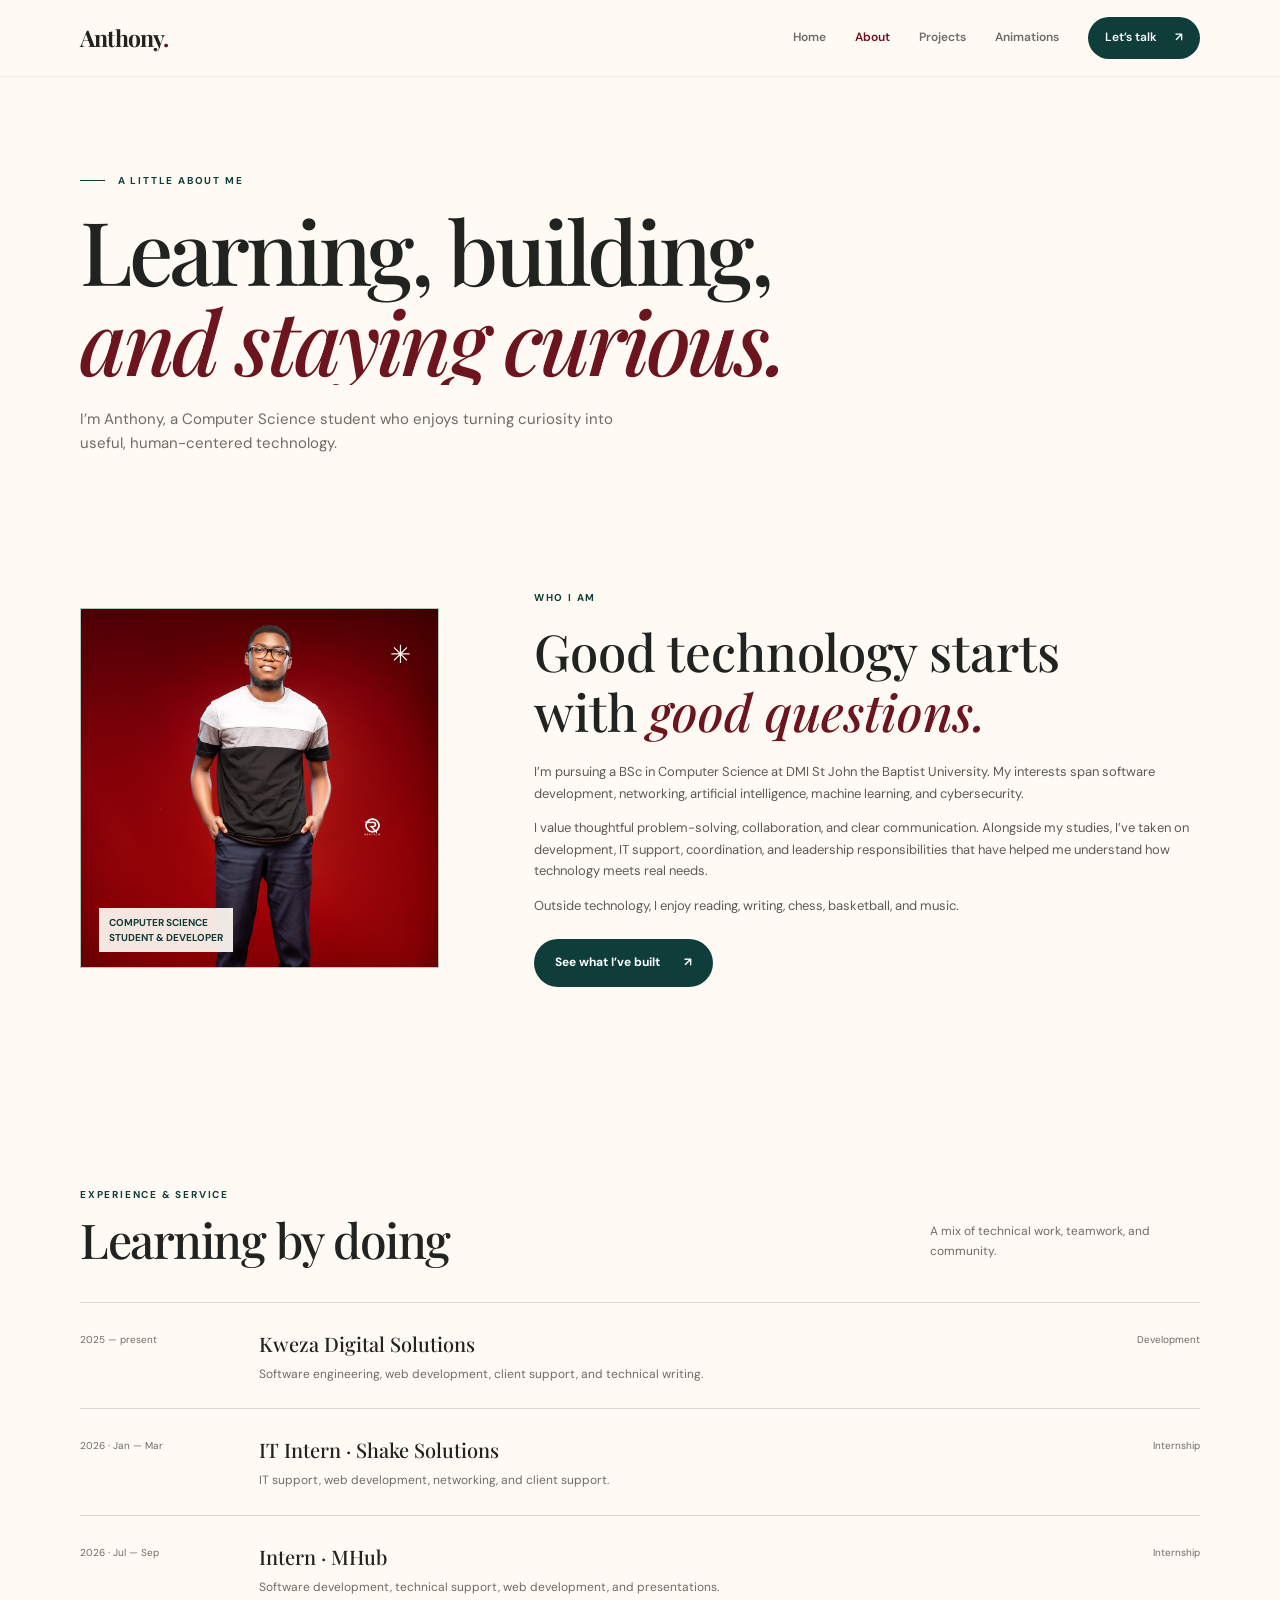
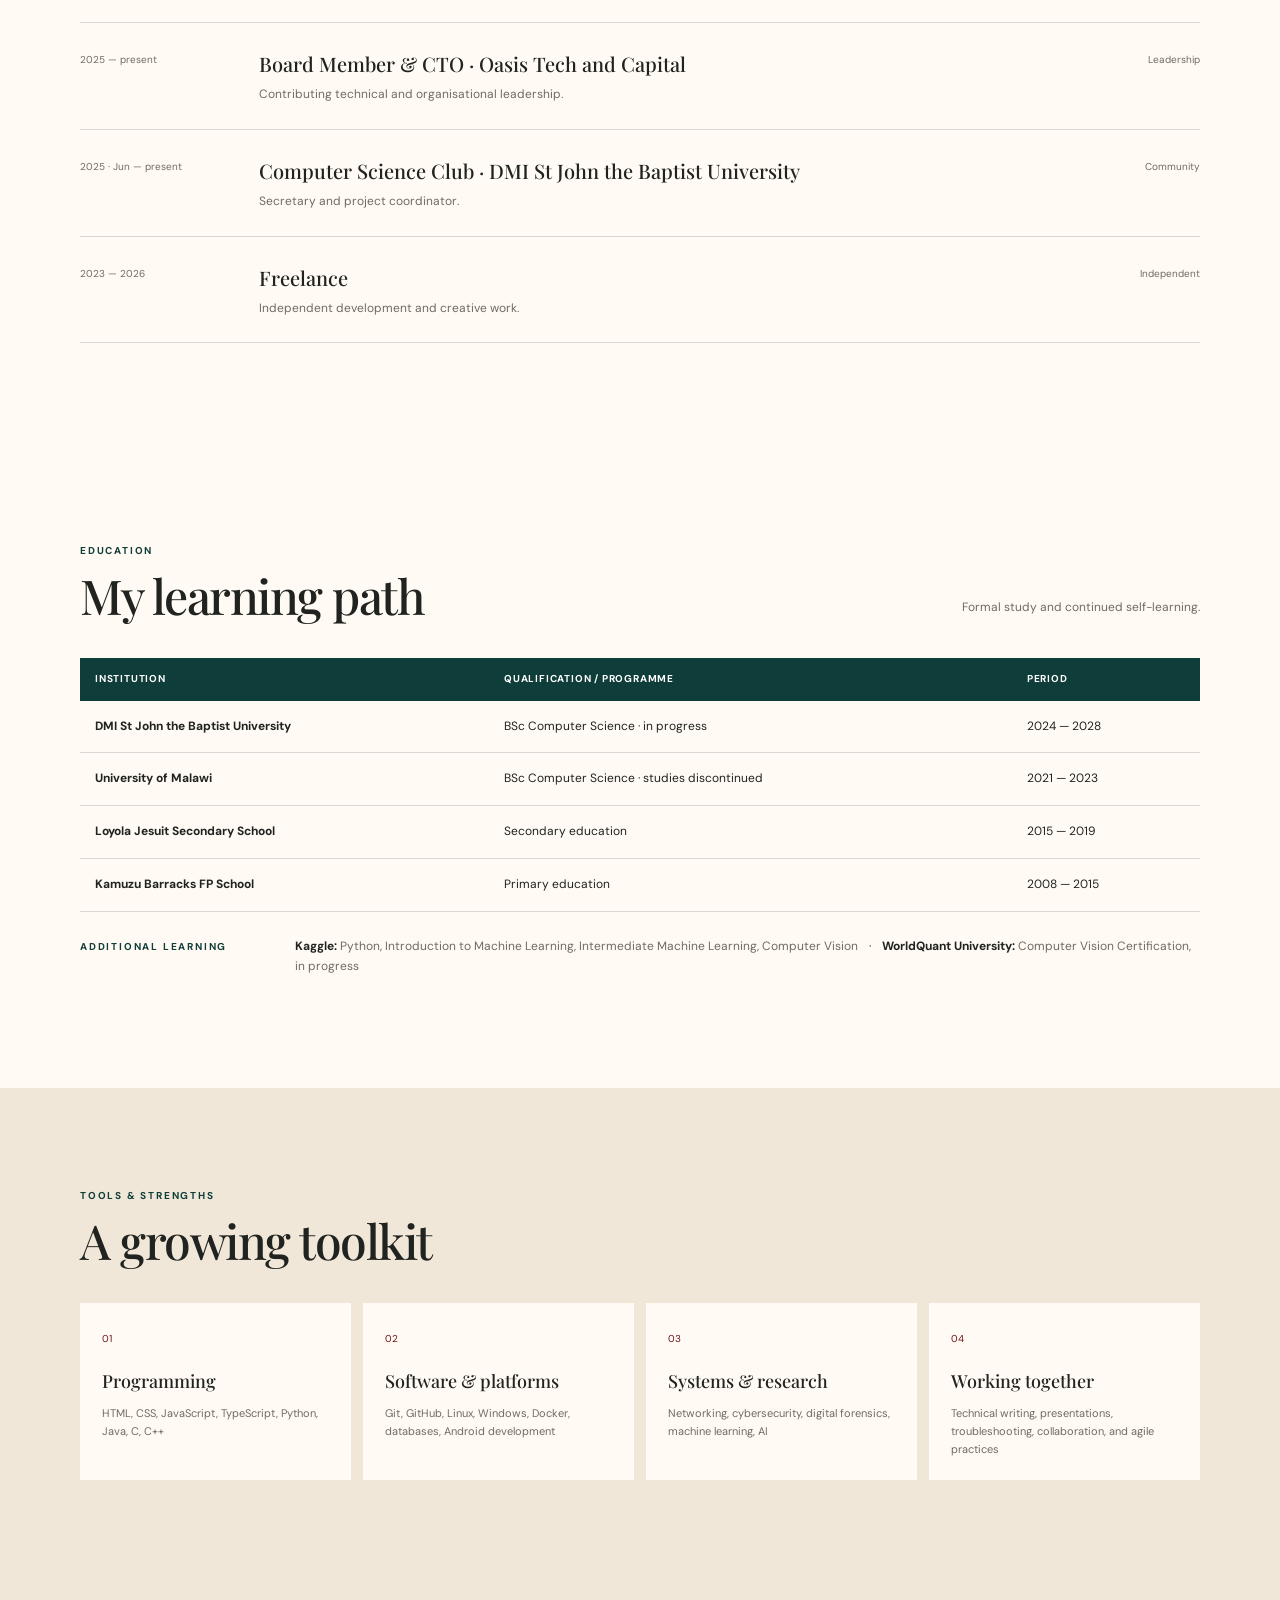
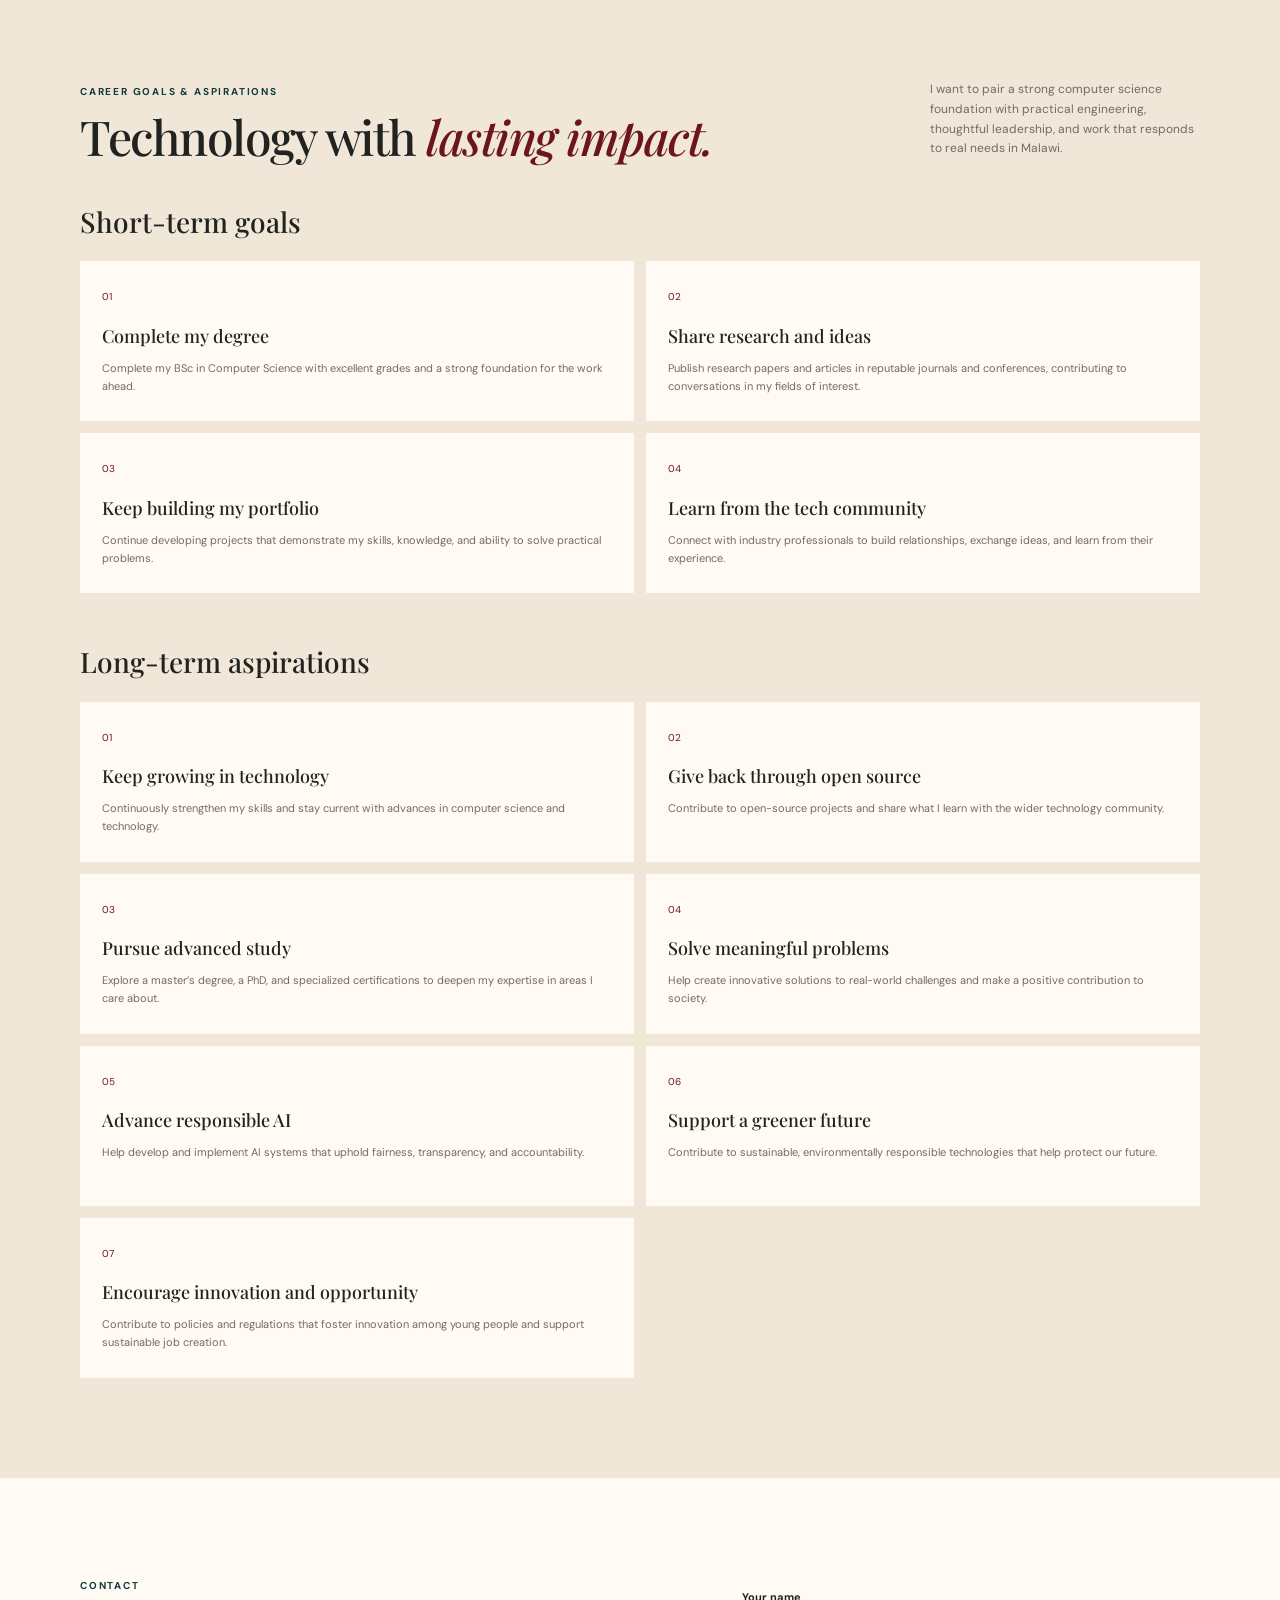
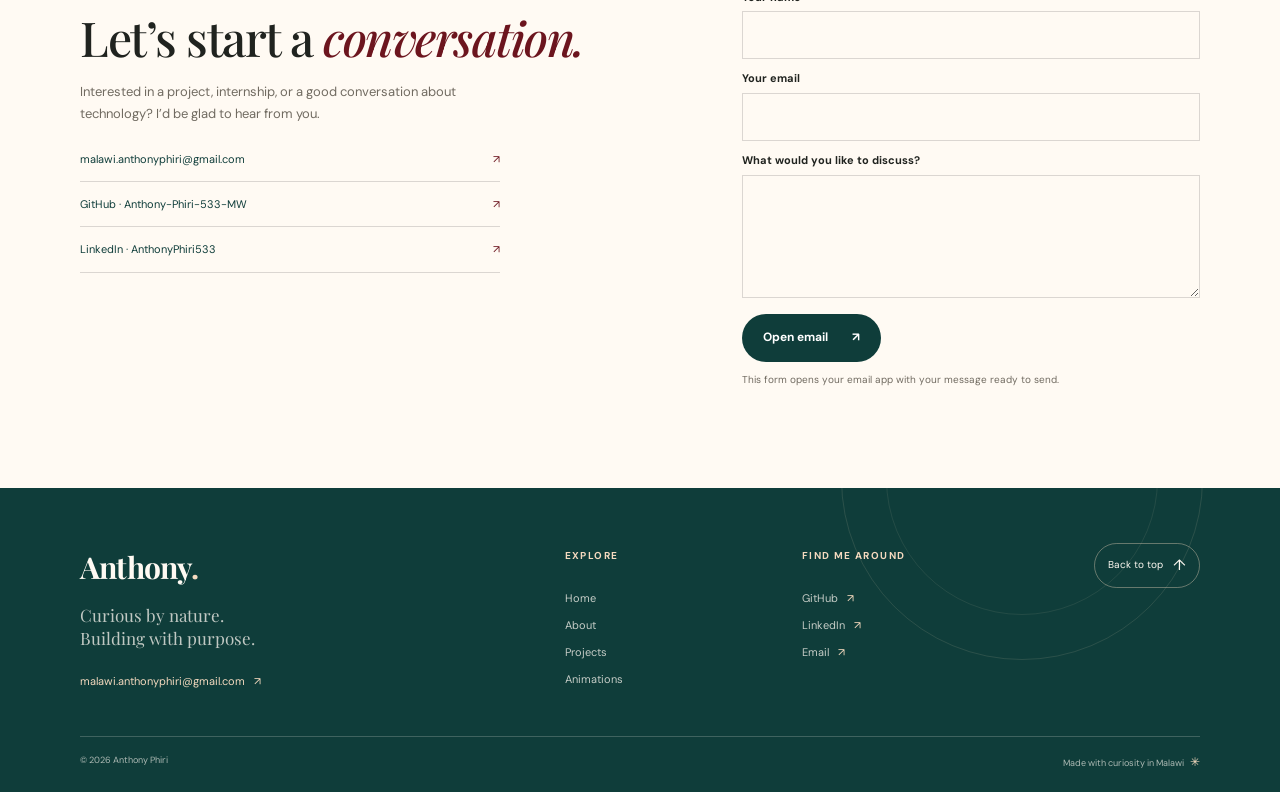
==== about.html @ 2a1593a8 "add files added file cl=ompletig the repository" ====
<!DOCTYPE html>
<html lang="en">
<head>
    <meta charset="UTF-8">
    <meta name="viewport" content="width=device-width, initial-scale=1.0">
    <meta name="theme-color" content="#f5dabf">
    <meta name="description" content="Learn about Anthony Phiri's education, experience, career goals, skills, and interests.">
    <link rel="preconnect" href="https://fonts.googleapis.com">
    <link rel="preconnect" href="https://fonts.gstatic.com" crossorigin>
    <link href="https://fonts.googleapis.com/css2?family=DM+Sans:wght@400;500;600;700&family=Playfair+Display:ital,wght@0,500;0,600;0,700;1,500;1,600&display=swap" rel="stylesheet">
    <link rel="stylesheet" href="css/style.css">
    <script src="js/script.js" defer></script>
    <title>About — Anthony Phiri</title>
</head>
<body>
    <a class="skip-link" href="#main">Skip to content</a>
    <header class="site-header"><nav class="nav-shell" aria-label="Main navigation">
        <a class="brand" href="index.html" aria-label="Anthony Phiri home">Anthony<span>.</span></a>
        <button class="menu-toggle" type="button" aria-expanded="false" aria-controls="primary-menu" aria-label="Open navigation"><span></span><span></span></button>
        <div class="nav-links" id="primary-menu">
            <a class="nav-link" href="index.html">Home</a><a class="nav-link active" aria-current="page" href="about.html">About</a>
            <a class="nav-link" href="projects.html">Projects</a><a class="nav-link" href="animations.html">Animations</a>
            <a class="nav-cta" href="#contact">Let’s talk <span aria-hidden="true">↗</span></a>
        </div>
    </nav></header>

    <main id="main">
        <section class="page-hero page-width hero-entrance">
            <p class="eyebrow"><span class="eyebrow-line"></span> A little about me</p>
            <h1>Learning, building,<br><em>and staying curious.</em></h1>
            <p class="page-lede">I’m Anthony, a Computer Science student who enjoys turning curiosity into useful, human-centered technology.</p>
        </section>

        <section class="about-intro page-width section-space">
            <div class="about-monogram" data-reveal><img class="about-portrait" src="images/about-portrait.jpg" alt="Anthony Phiri in a studio portrait"><p>Computer Science<br>Student &amp; Developer</p><i aria-hidden="true">✳</i></div>
            <div class="about-copy" data-reveal>
                <p class="eyebrow">Who I am</p>
                <h2>Good technology starts with <em>good questions.</em></h2>
                <p>I’m pursuing a BSc in Computer Science at DMI St John the Baptist University. My interests span software development, networking, artificial intelligence, machine learning, and cybersecurity.</p>
                <p>I value thoughtful problem-solving, collaboration, and clear communication. Alongside my studies, I’ve taken on development, IT support, coordination, and leadership responsibilities that have helped me understand how technology meets real needs.</p>
                <p>Outside technology, I enjoy reading, writing, chess, basketball, and music.</p>
                <a class="button button-dark" href="projects.html">See what I’ve built <span aria-hidden="true">↗</span></a>
            </div>
        </section>

        <section class="page-width section-space" id="experience">
            <div class="section-heading" data-reveal><div><p class="eyebrow">Experience &amp; service</p><h2>Learning by doing</h2></div><p class="section-aside">A mix of technical work, teamwork, and community.</p></div>
            <div class="timeline">
                <article class="timeline-item" data-reveal><span class="timeline-date">2025 — present</span><div><h3>Kweza Digital Solutions</h3><p>Software engineering, web development, client support, and technical writing.</p></div><span class="timeline-type">Development</span></article>
                <article class="timeline-item" data-reveal><span class="timeline-date">2026 · Jan — Mar</span><div><h3>IT Intern · Shake Solutions</h3><p>IT support, web development, networking, and client support.</p></div><span class="timeline-type">Internship</span></article>
                <article class="timeline-item" data-reveal><span class="timeline-date">2026 · Jul — Sep</span><div><h3>Intern · MHub</h3><p>Software development, technical support, web development, and presentations.</p></div><span class="timeline-type">Internship</span></article>
                <article class="timeline-item" data-reveal><span class="timeline-date">2025 — present</span><div><h3>Board Member &amp; CTO · Oasis Tech and Capital</h3><p>Contributing technical and organisational leadership.</p></div><span class="timeline-type">Leadership</span></article>
                <article class="timeline-item" data-reveal><span class="timeline-date">2025 · Jun — present</span><div><h3>Computer Science Club · DMI St John the Baptist University</h3><p>Secretary and project coordinator.</p></div><span class="timeline-type">Community</span></article>
                <article class="timeline-item" data-reveal><span class="timeline-date">2023 — 2026</span><div><h3>Freelance</h3><p>Independent development and creative work.</p></div><span class="timeline-type">Independent</span></article>
            </div>
        </section>

        <section class="page-width section-space" id="education">
            <div class="section-heading" data-reveal><div><p class="eyebrow">Education</p><h2>My learning path</h2></div><p class="section-aside">Formal study and continued self-learning.</p></div>
            <div class="table-wrap" data-reveal>
                <table>
                    <thead><tr><th scope="col">Institution</th><th scope="col">Qualification / programme</th><th scope="col">Period</th></tr></thead>
                    <tbody>
                        <tr><td>DMI St John the Baptist University</td><td>BSc Computer Science · in progress</td><td>2024 — 2028</td></tr>
                        <tr><td>University of Malawi</td><td>BSc Computer Science · studies discontinued</td><td>2021 — 2023</td></tr>
                        <tr><td>Loyola Jesuit Secondary School</td><td>Secondary education</td><td>2015 — 2019</td></tr>
                        <tr><td>Kamuzu Barracks FP School</td><td>Primary education</td><td>2008 — 2015</td></tr>
                    </tbody>
                </table>
            </div>
            <div class="certification-row" data-reveal><p class="eyebrow">Additional learning</p><p><strong>Kaggle:</strong> Python, Introduction to Machine Learning, Intermediate Machine Learning, Computer Vision <span>·</span> <strong>WorldQuant University:</strong> Computer Vision Certification, in progress</p></div>
        </section>

        <section class="skills-section page-width section-space">
            <div class="section-heading" data-reveal><div><p class="eyebrow">Tools &amp; strengths</p><h2>A growing toolkit</h2></div></div>
            <div class="skills-grid">
                <article class="skill-card" data-reveal><span>01</span><h3>Programming</h3><p>HTML, CSS, JavaScript, TypeScript, Python, Java, C, C++</p></article>
                <article class="skill-card" data-reveal><span>02</span><h3>Software &amp; platforms</h3><p>Git, GitHub, Linux, Windows, Docker, databases, Android development</p></article>
                <article class="skill-card" data-reveal><span>03</span><h3>Systems &amp; research</h3><p>Networking, cybersecurity, digital forensics, machine learning, AI</p></article>
                <article class="skill-card" data-reveal><span>04</span><h3>Working together</h3><p>Technical writing, presentations, troubleshooting, collaboration, and agile practices</p></article>
            </div>
        </section>

        <section class="career-section page-width section-space" id="career-goals">
            <div class="section-heading" data-reveal>
                <div><p class="eyebrow">Career goals &amp; aspirations</p><h2>Technology with <em>lasting impact.</em></h2></div>
                <p class="section-aside">I want to pair a strong computer science foundation with practical engineering, thoughtful leadership, and work that responds to real needs in Malawi.</p>
            </div>
            <div class="career-goals-group">
                <h3 class="career-group-title" data-reveal>Short-term goals</h3>
                <div class="career-grid">
                    <article class="career-card" data-reveal><span>01</span><h4>Complete my degree</h4><p>Complete my BSc in Computer Science with excellent grades and a strong foundation for the work ahead.</p></article>
                    <article class="career-card" data-reveal><span>02</span><h4>Share research and ideas</h4><p>Publish research papers and articles in reputable journals and conferences, contributing to conversations in my fields of interest.</p></article>
                    <article class="career-card" data-reveal><span>03</span><h4>Keep building my portfolio</h4><p>Continue developing projects that demonstrate my skills, knowledge, and ability to solve practical problems.</p></article>
                    <article class="career-card" data-reveal><span>04</span><h4>Learn from the tech community</h4><p>Connect with industry professionals to build relationships, exchange ideas, and learn from their experience.</p></article>
                </div>
            </div>
            <div class="career-goals-group">
                <h3 class="career-group-title" data-reveal>Long-term aspirations</h3>
                <div class="career-grid">
                    <article class="career-card" data-reveal><span>01</span><h4>Keep growing in technology</h4><p>Continuously strengthen my skills and stay current with advances in computer science and technology.</p></article>
                    <article class="career-card" data-reveal><span>02</span><h4>Give back through open source</h4><p>Contribute to open-source projects and share what I learn with the wider technology community.</p></article>
                    <article class="career-card" data-reveal><span>03</span><h4>Pursue advanced study</h4><p>Explore a master’s degree, a PhD, and specialized certifications to deepen my expertise in areas I care about.</p></article>
                    <article class="career-card" data-reveal><span>04</span><h4>Solve meaningful problems</h4><p>Help create innovative solutions to real-world challenges and make a positive contribution to society.</p></article>
                    <article class="career-card" data-reveal><span>05</span><h4>Advance responsible AI</h4><p>Help develop and implement AI systems that uphold fairness, transparency, and accountability.</p></article>
                    <article class="career-card" data-reveal><span>06</span><h4>Support a greener future</h4><p>Contribute to sustainable, environmentally responsible technologies that help protect our future.</p></article>
                    <article class="career-card" data-reveal><span>07</span><h4>Encourage innovation and opportunity</h4><p>Contribute to policies and regulations that foster innovation among young people and support sustainable job creation.</p></article>
                </div>
            </div>
        </section>

        <section class="contact-section page-width section-space" id="contact">
            <div class="contact-copy" data-reveal><p class="eyebrow">Contact</p><h2>Let’s start a <em>conversation.</em></h2><p>Interested in a project, internship, or a good conversation about technology? I’d be glad to hear from you.</p>
                <a class="contact-detail" href="mailto:malawi.anthonyphiri@gmail.com">malawi.anthonyphiri@gmail.com <span aria-hidden="true">↗</span></a>
                <a class="contact-detail" href="https://github.com/Anthony-Phiri-533-MW" target="_blank" rel="noreferrer">GitHub · Anthony-Phiri-533-MW <span aria-hidden="true">↗</span></a>
                <a class="contact-detail" href="https://www.linkedin.com/in/anthonyphiri533" target="_blank" rel="noreferrer">LinkedIn · AnthonyPhiri533 <span aria-hidden="true">↗</span></a>
            </div>
            <form class="contact-form" data-contact-form data-reveal>
                <label for="contact-name">Your name</label><input id="contact-name" name="name" autocomplete="name" required>
                <label for="contact-email">Your email</label><input id="contact-email" name="email" type="email" autocomplete="email" required>
                <label for="contact-message">What would you like to discuss?</label><textarea id="contact-message" name="message" rows="4" required></textarea>
                <button class="button button-dark" type="submit">Open email <span aria-hidden="true">↗</span></button>
                <p class="form-note" aria-live="polite">This form opens your email app with your message ready to send.</p>
            </form>
        </section>
    </main>
    <footer class="site-footer">
        <div class="footer-shell page-width">
            <div class="footer-main">
                <div class="footer-intro"><a class="brand footer-brand" href="index.html">Anthony<span>.</span></a><p>Curious by nature.<br>Building with purpose.</p><a class="footer-email" href="mailto:malawi.anthonyphiri@gmail.com">malawi.anthonyphiri@gmail.com <span aria-hidden="true">↗</span></a></div>
                <nav class="footer-nav" aria-label="Footer navigation"><h2>Explore</h2><a href="index.html">Home</a><a href="about.html">About</a><a href="projects.html">Projects</a><a href="animations.html">Animations</a></nav>
                <div class="footer-connect"><h2>Find me around</h2><a href="https://github.com/Anthony-Phiri-533-MW" target="_blank" rel="noreferrer">GitHub <span aria-hidden="true">↗</span></a><a href="https://www.linkedin.com/in/anthonyphiri533" target="_blank" rel="noreferrer">LinkedIn <span aria-hidden="true">↗</span></a><a href="mailto:malawi.anthonyphiri@gmail.com">Email <span aria-hidden="true">↗</span></a></div>
                <a class="back-to-top" href="#main">Back to top <span aria-hidden="true">↑</span></a>
            </div>
            <div class="footer-bottom"><small>© <span data-year></span> Anthony Phiri</small><span>Made with curiosity in Malawi <i aria-hidden="true">✳</i></span></div>
        </div>
    </footer>
</body>
</html>
---- css/style.css ----
:root {
    color-scheme: light;
    --cream: #f5dabf;
    --paper: #fffaf3;
    --paper-deep: #f1e7d9;
    --green: #0f3d3a;
    --green-soft: #dce8dc;
    --burgundy: #6c151e;
    --ink: #20231f;
    --muted: #716b61;
    --line: rgba(32, 35, 31, .16);
    --serif: "Playfair Display", Georgia, serif;
    --sans: "DM Sans", Arial, sans-serif;
}

* { box-sizing: border-box; }
html { scroll-behavior: smooth; scroll-padding-top: 6rem; overflow-x: clip; }
body { margin: 0; overflow-x: clip; background: var(--paper); color: var(--ink); font-family: var(--sans); font-size: 15px; line-height: 1.65; }
a { color: inherit; }
button, input, textarea { font: inherit; }
::selection { background: var(--green); color: var(--paper); }
.page-width { width: min(1120px, calc(100% - 64px)); margin-inline: auto; }
.section-space { padding-block: 100px; }
.skip-link { position: fixed; z-index: 20; top: 10px; left: 10px; padding: 10px 16px; background: var(--green); color: white; transform: translateY(-150%); }
.skip-link:focus { transform: translateY(0); }

.site-header { position: sticky; z-index: 10; top: 0; background: rgba(255, 250, 243, .94); backdrop-filter: blur(14px); border-bottom: 1px solid rgba(32, 35, 31, .07); }
.nav-shell { width: min(1120px, calc(100% - 64px)); height: 76px; margin: auto; display: flex; align-items: center; justify-content: space-between; }
.brand { color: var(--ink); font-family: var(--serif); font-size: 23px; font-weight: 700; letter-spacing: -.8px; text-decoration: none; }
.brand span { color: var(--burgundy); }
.nav-links { display: flex; align-items: center; gap: 29px; }
.nav-link, .nav-cta { text-decoration: none; font-size: 12px; font-weight: 600; transition: color .2s ease; }
.nav-link { color: var(--muted); }
.nav-link:hover, .nav-link.active { color: var(--burgundy); }
.nav-cta { display: inline-flex; gap: 18px; align-items: center; border-radius: 30px; background: var(--green); color: white; padding: 11px 17px; }
.nav-cta:hover { background: var(--burgundy); }
.menu-toggle { display: none; }

.hero { position: relative; display: grid; grid-template-columns: 1fr .83fr; align-items: center; gap: 60px; min-height: 590px; padding-block: 65px 76px; }
.hero-copy { position: relative; z-index: 1; }
.js .hero-entrance .eyebrow { animation: hero-label-in .55s .08s both; }
.js .hero-entrance h1 { animation: hero-title-in .75s .22s both; }
.js .hero-entrance .hero-intro, .js .hero-entrance .page-lede { animation: hero-copy-in .6s .42s both; }
.js .hero-entrance .role-line { animation: hero-role-in .55s .58s both; }
.js .hero-entrance .hero-actions { animation: hero-action-in .55s .72s both; }
.js .hero-entrance .hero-socials { animation: hero-social-in .6s .88s both; }
.js .hero-entrance .hero-art { animation: hero-art-in .85s .25s both; }
@keyframes hero-label-in { from { opacity: 0; transform: translateX(-24px); } to { opacity: 1; transform: translateX(0); } }
@keyframes hero-title-in { from { opacity: 0; clip-path: inset(0 0 100% 0); transform: translateY(16px); } to { opacity: 1; clip-path: inset(0); transform: translateY(0); } }
@keyframes hero-copy-in { from { opacity: 0; transform: translateY(20px); } to { opacity: 1; transform: translateY(0); } }
@keyframes hero-role-in { from { opacity: 0; transform: translateX(18px); } to { opacity: 1; transform: translateX(0); } }
@keyframes hero-action-in { from { opacity: 0; transform: translateY(15px) scale(.94); } to { opacity: 1; transform: translateY(0) scale(1); } }
@keyframes hero-social-in { from { opacity: 0; transform: translateY(12px); letter-spacing: 2px; } to { opacity: 1; transform: translateY(0); letter-spacing: 0; } }
@keyframes hero-art-in { from { opacity: 0; transform: translateY(18px) scale(.92) rotate(3deg); } to { opacity: 1; transform: translateY(0) scale(1) rotate(0); } }
.eyebrow { margin: 0 0 17px; color: var(--green); font-size: 10px; font-weight: 700; letter-spacing: 1.8px; line-height: 1.5; text-transform: uppercase; }
.eyebrow-line { display: inline-block; width: 25px; height: 1px; margin: 0 9px 3px 0; background: currentColor; }
h1, h2, h3, p { margin-top: 0; }
.hero h1, .page-hero h1 { margin: 0; font-family: var(--serif); font-size: clamp(54px, 7.3vw, 88px); font-weight: 500; letter-spacing: -3.4px; line-height: 1.02; }
h1 em, h2 em { color: var(--burgundy); font-weight: 500; }
.hero-intro { max-width: 490px; margin: 24px 0 16px; color: #55534d; font-size: 15px; }
.role-line { min-height: 27px; color: var(--muted); font-size: 13px; }
.typing-text { color: var(--burgundy); font-weight: 700; }
.typing-cursor { color: var(--burgundy); animation: blink .8s step-end infinite; }
@keyframes blink { 50% { opacity: 0; } }
.hero-actions { display: flex; align-items: center; gap: 25px; margin-top: 27px; }
.button { min-height: 48px; display: inline-flex; align-items: center; justify-content: center; gap: 24px; padding: 0 21px; border: 0; border-radius: 28px; text-decoration: none; font-size: 12px; font-weight: 700; transition: transform .22s ease, box-shadow .22s ease, background .22s ease; cursor: pointer; }
.button:hover { transform: translateY(-3px); box-shadow: 0 9px 20px rgba(32, 35, 31, .15); }
.button-dark { background: var(--green); color: white; }
.button-dark:hover { background: var(--burgundy); }
.button-light { background: var(--paper); color: var(--green); }
.text-link { font-size: 12px; font-weight: 700; text-decoration: none; }
.text-link span, .panel-link span { display: inline-block; margin-left: 6px; transition: transform .2s ease; }
.text-link:hover span, .panel-link:hover span { transform: translateX(4px); }
.hero-socials { display: flex; gap: 22px; margin-top: 54px; }
.hero-socials a, .footer-links a { color: var(--muted); font-size: 11px; text-decoration: none; }
.hero-socials a:hover, .footer-links a:hover { color: var(--burgundy); }
.hero-socials span { color: var(--burgundy); }
.hero-art { position: relative; max-width: 430px; margin: 10px 16px 10px auto; }
.portrait-frame { position: relative; width: min(100%, 370px); height: 425px; margin: auto; padding: 13px; border-radius: 48% 48% 18px 18px; background: var(--green-soft); transform: rotate(2deg); }
.portrait-image { display: block; width: 100%; height: 100%; border-radius: 48% 48% 12px 12px; object-fit: cover; object-position: center 34%; }
.portrait-stamp { position: absolute; z-index: 2; top: 27px; right: -40px; display: grid; place-content: center; width: 90px; height: 90px; border: 1px solid var(--burgundy); border-radius: 50%; color: var(--burgundy); font-size: 9px; font-weight: 700; letter-spacing: 1px; line-height: 1.4; text-align: center; transform: rotate(12deg); }
.hero-note { position: absolute; bottom: 18px; left: -34px; padding: 12px 17px; border-radius: 3px; background: var(--paper); box-shadow: 0 8px 26px rgba(32,35,31,.1); color: var(--muted); font-size: 10px; line-height: 1.6; }
.hero-note span { color: var(--burgundy); }
.hero-sparkle { position: absolute; color: var(--burgundy); }
.sparkle-one { top: 3px; left: 17px; font-size: 29px; }.sparkle-two { right: 2px; bottom: 53px; color: var(--green); font-size: 19px; }

.intro-strip { display: grid; grid-template-columns: 170px 1fr 50px; align-items: center; gap: 28px; padding-block: 36px; border-top: 1px solid var(--line); border-bottom: 1px solid var(--line); }
.intro-strip .eyebrow { margin: 0; }
.intro-statement { max-width: 690px; margin: 0; font-family: var(--serif); font-size: clamp(23px, 3.2vw, 36px); line-height: 1.35; }
.intro-statement em { color: var(--burgundy); }
.round-link, .project-arrow { display: grid; place-items: center; width: 42px; height: 42px; border: 1px solid var(--line); border-radius: 50%; color: var(--green); text-decoration: none; transition: all .2s ease; }
.round-link:hover, .project-arrow:hover { border-color: var(--green); background: var(--green); color: white; transform: rotate(45deg); }

.home-grid { display: grid; grid-template-columns: 1fr 1fr; gap: 20px; }
.feature-panel { position: relative; min-height: 300px; padding: 34px; overflow: hidden; }
.green-panel { background: var(--green); color: var(--paper); }
.green-panel::before { position: absolute; z-index: 0; inset: -35%; background: radial-gradient(circle at 54% 46%, rgba(245,218,191,.2), transparent 38%); content: ""; animation: glow 7s ease-in-out infinite alternate; }
.green-panel::after { position: absolute; z-index: 0; top: 50%; right: -72px; width: 280px; height: 280px; border: 1px solid rgba(245,218,191,.27); border-radius: 50%; content: ""; transform: translateY(-50%); animation: orbit 19s linear infinite; }
.green-panel .eyebrow, .green-panel h2, .green-panel p:not(.eyebrow), .green-panel .panel-link { position: relative; z-index: 1; }
.learning-orbit { position: absolute; z-index: 0; top: 50%; right: 68px; width: 115px; height: 115px; border: 1px solid rgba(245,218,191,.18); border-radius: 50%; transform: translateY(-50%); }
.learning-orbit::before { position: absolute; top: 9px; left: 18px; width: 9px; height: 9px; border-radius: 50%; background: var(--cream); content: ""; }
.burgundy-panel { background: var(--burgundy); color: var(--paper); }
.feature-panel .eyebrow { color: var(--cream); }
.feature-panel h2 { position: relative; z-index: 1; margin: 24px 0 12px; font-family: var(--serif); font-size: 34px; font-weight: 500; line-height: 1.14; }
.feature-panel p:not(.eyebrow) { position: relative; z-index: 1; max-width: 350px; color: rgba(255,250,243,.77); font-size: 12px; }
.panel-link { position: relative; z-index: 1; display: inline-block; margin-top: 10px; color: var(--paper); font-size: 11px; font-weight: 700; text-decoration: none; }
.panel-mark { position: absolute; right: 15px; bottom: -45px; color: rgba(255,255,255,.08); font-family: var(--serif); font-size: 220px; line-height: 1; }
.section-heading { display: flex; align-items: end; justify-content: space-between; gap: 20px; margin-bottom: 35px; }
.section-heading h2, .contact-copy h2, .animation-description h2 { margin: 0; font-family: var(--serif); font-size: clamp(34px, 4vw, 48px); font-weight: 500; letter-spacing: -1.5px; line-height: 1.14; }
.section-heading .eyebrow { margin-bottom: 10px; }
.section-aside { max-width: 270px; margin: 0 0 5px; color: var(--muted); font-size: 12px; }
.focus-list { border-top: 1px solid var(--line); }
.focus-item { display: grid; grid-template-columns: 55px 1.1fr 1fr 30px; gap: 18px; align-items: center; min-height: 75px; border-bottom: 1px solid var(--line); text-decoration: none; transition: padding .2s ease, color .2s ease; }
.focus-item:hover { padding-inline: 8px; color: var(--burgundy); }
.focus-item > span:first-child { color: var(--burgundy); font-size: 10px; }
.focus-item strong { font-family: var(--serif); font-size: 18px; font-weight: 500; }
.focus-item span:nth-child(3) { color: var(--muted); font-size: 11px; }
.focus-item b { font-size: 18px; font-weight: 400; text-align: right; }
.life-gallery { display: grid; grid-template-columns: .9fr 1.1fr 1fr; gap: 16px; align-items: center; padding-bottom: 90px; }
.life-gallery-heading { position: relative; padding: 20px 10px 20px 0; }
.life-gallery-heading h2 { margin: 0 0 15px; font-family: var(--serif); font-size: clamp(29px, 3.4vw, 42px); font-weight: 500; line-height: 1.15; }
.life-gallery-heading h2 em { color: var(--burgundy); }
.life-gallery-heading > p:last-of-type { max-width: 290px; margin: 0; color: var(--muted); font-size: 12px; }
.gallery-doodle { display: block; margin-top: 21px; color: var(--burgundy); font-size: 24px; }
.life-photo { position: relative; min-width: 0; margin: 0; padding: 9px 9px 0; background: var(--paper-deep); }
.life-photo img { display: block; width: 100%; height: 285px; object-fit: cover; }
.life-photo-outdoors { transform: rotate(-2deg); }
.life-photo-outdoors img { object-position: center 35%; }
.life-photo-community { margin-top: 55px; transform: rotate(2deg); }
.life-photo-community img { height: 235px; object-position: 50% 57%; }
.life-photo figcaption { display: flex; flex-direction: column; gap: 2px; padding: 10px 3px 12px; }
.life-photo figcaption span:first-child { color: var(--burgundy); font-size: 8px; font-weight: 700; letter-spacing: 1px; text-transform: uppercase; }
.life-photo figcaption span:last-child { color: var(--muted); font-family: var(--serif); font-size: 14px; }
.contact-banner { position: relative; display: flex; justify-content: space-between; align-items: center; min-height: 250px; margin-block: 25px 85px; padding: 42px 55px; overflow: hidden; background: var(--green); color: var(--paper); }
.contact-banner .eyebrow { color: var(--cream); }
.contact-banner h2 { position: relative; z-index: 1; margin: 0; font-family: var(--serif); font-size: clamp(34px, 4.2vw, 51px); font-weight: 500; line-height: 1.12; }
.contact-banner h2 em { color: var(--cream); }
.contact-banner .button { position: relative; z-index: 1; margin-right: 60px; }
.banner-flower { position: absolute; right: 14px; bottom: -88px; color: rgba(255,255,255,.09); font-size: 240px; line-height: 1; }
.site-footer { position: relative; overflow: hidden; background: var(--green); color: var(--paper); }
.site-footer::before { position: absolute; top: -190px; right: 6%; width: 360px; height: 360px; border: 1px solid rgba(245,218,191,.12); border-radius: 50%; content: ""; pointer-events: none; }
.site-footer::after { position: absolute; top: -145px; right: calc(6% + 45px); width: 270px; height: 270px; border: 1px solid rgba(245,218,191,.09); border-radius: 50%; content: ""; pointer-events: none; }
.footer-shell { position: relative; z-index: 1; }
.footer-main { display: grid; grid-template-columns: 1.6fr .7fr .9fr auto; gap: 45px; align-items: start; padding-block: 55px 43px; }
.footer-brand { display: inline-block; color: var(--paper); font-size: 30px; }
.footer-brand span { color: var(--cream); }
.footer-intro > p { margin: 11px 0 17px; color: rgba(255,250,243,.74); font-family: var(--serif); font-size: 17px; line-height: 1.4; }
.footer-email { display: inline-flex; gap: 9px; align-items: center; color: var(--cream); font-size: 11px; text-decoration: none; }
.footer-email:hover, .footer-nav a:hover, .footer-connect a:hover { color: white; }
.footer-main h2 { margin: 5px 0 15px; color: var(--cream); font-size: 10px; font-weight: 700; letter-spacing: 1.4px; text-transform: uppercase; }
.footer-nav, .footer-connect { display: flex; flex-direction: column; align-items: flex-start; gap: 9px; }
.footer-nav a, .footer-connect a { color: rgba(255,250,243,.76); font-size: 11px; text-decoration: none; transition: color .2s ease; }
.footer-connect a { display: inline-flex; gap: 9px; align-items: center; }
.footer-connect a span { color: var(--cream); }
.back-to-top { display: inline-flex; align-items: center; gap: 10px; padding: 9px 13px; border: 1px solid rgba(245,218,191,.38); border-radius: 24px; color: var(--paper); font-size: 10px; text-decoration: none; transition: background .2s ease, color .2s ease; }
.back-to-top:hover { background: var(--cream); color: var(--green); }
.back-to-top span { font-size: 15px; }
.footer-bottom { display: flex; justify-content: space-between; gap: 15px; padding-block: 16px 19px; border-top: 1px solid rgba(255,250,243,.2); color: rgba(255,250,243,.66); font-size: 9px; }
.footer-bottom small { font-size: inherit; }
.footer-bottom i { margin-left: 4px; color: var(--cream); font-size: 12px; font-style: normal; }

.page-hero { padding-block: 96px 34px; }
.page-hero h1 { font-size: clamp(55px, 8vw, 88px); }
.page-lede { max-width: 570px; margin: 22px 0 0; color: var(--muted); font-size: 15px; }
.about-intro { display: grid; grid-template-columns: .7fr 1.3fr; align-items: center; gap: 95px; }
.about-monogram { position: relative; display: grid; place-items: center; min-height: 360px; overflow: hidden; border: 1px solid rgba(15,61,58,.2); background: var(--green-soft); }
.about-portrait { position: absolute; inset: 0; width: 100%; height: 100%; object-fit: cover; object-position: center 18%; }
.about-monogram p { position: absolute; z-index: 2; bottom: 15px; left: 18px; margin: 0; padding: 7px 10px; background: rgba(255,250,243,.92); color: var(--green); font-size: 10px; font-weight: 700; line-height: 1.5; text-transform: uppercase; }
.about-monogram i { position: absolute; z-index: 2; top: 25px; right: 27px; color: var(--paper); font-size: 25px; font-style: normal; text-shadow: 0 1px 5px rgba(0,0,0,.4); }
.about-copy h2 { max-width: 540px; margin: 0 0 20px; font-family: var(--serif); font-size: clamp(34px, 4.5vw, 51px); font-weight: 500; line-height: 1.17; }
.about-copy > p:not(.eyebrow) { color: #5e5a53; font-size: 13px; }
.about-copy .button { margin-top: 10px; }
.timeline { border-top: 1px solid var(--line); }
.timeline-item { display: grid; grid-template-columns: 155px 1fr 115px; gap: 24px; align-items: start; padding: 24px 0; border-bottom: 1px solid var(--line); }
.timeline-date, .timeline-type { padding-top: 5px; color: var(--muted); font-size: 10px; }
.timeline-type { text-align: right; }
.timeline-item h3 { margin: 0 0 5px; font-family: var(--serif); font-size: 20px; font-weight: 500; }
.timeline-item p { max-width: 600px; margin: 0; color: var(--muted); font-size: 12px; }
.table-wrap { overflow-x: auto; }
table { width: 100%; border-collapse: collapse; text-align: left; }
th { padding: 13px 15px; background: var(--green); color: white; font-size: 10px; letter-spacing: .8px; text-transform: uppercase; }
td { padding: 16px 15px; border-bottom: 1px solid var(--line); font-size: 12px; }
td:first-child { font-weight: 700; }
.certification-row { display: grid; grid-template-columns: 190px 1fr; gap: 25px; margin-top: 25px; }
.certification-row .eyebrow { margin: 2px 0; }
.certification-row p:last-child { color: var(--muted); font-size: 12px; }
.certification-row strong { color: var(--ink); }
.certification-row span { margin-inline: 8px; color: var(--burgundy); }
.skills-section { background: var(--paper-deep); width: 100%; padding-inline: max(32px, calc((100% - 1120px) / 2)); }
.skills-grid { display: grid; grid-template-columns: repeat(4, 1fr); gap: 12px; }
.skill-card { min-height: 175px; padding: 22px; background: var(--paper); }
.skill-card > span { color: var(--burgundy); font-size: 10px; }
.skill-card h3 { margin: 17px 0 7px; font-family: var(--serif); font-size: 18px; font-weight: 500; }
.skill-card p { margin: 0; color: var(--muted); font-size: 11px; }
.career-section { width: 100%; padding-inline: max(32px, calc((100% - 1120px) / 2)); background: var(--paper-deep); }
.career-goals-group + .career-goals-group { margin-top: 46px; }
.career-group-title { margin: 0 0 16px; font-family: var(--serif); font-size: 28px; font-weight: 500; }
.career-grid { display: grid; grid-template-columns: repeat(2, 1fr); gap: 12px; }
.career-card { min-height: 160px; padding: 22px; background: var(--paper); }
.career-card > span { color: var(--burgundy); font-size: 10px; }
.career-card h4 { margin: 14px 0 7px; font-family: var(--serif); font-size: 18px; font-weight: 500; }
.career-card p { margin: 0; color: var(--muted); font-size: 11px; }
.contact-section { display: grid; grid-template-columns: 1fr .8fr; gap: 90px; }
.contact-copy > p:not(.eyebrow) { max-width: 420px; margin-top: 17px; color: var(--muted); font-size: 13px; }
.contact-detail { display: flex; justify-content: space-between; gap: 15px; max-width: 420px; padding-block: 13px; border-bottom: 1px solid var(--line); color: var(--green); font-size: 11px; text-decoration: none; }
.contact-detail span { color: var(--burgundy); }
.contact-form { display: flex; flex-direction: column; }
.contact-form label { margin: 10px 0 5px; font-size: 11px; font-weight: 700; }
.contact-form input, .contact-form textarea { width: 100%; padding: 11px 12px; border: 1px solid var(--line); border-radius: 0; outline: none; background: transparent; color: var(--ink); }
.contact-form input:focus, .contact-form textarea:focus { border-color: var(--green); box-shadow: 0 0 0 2px rgba(15,61,58,.1); }
.contact-form textarea { resize: vertical; }
.contact-form .button { align-self: flex-start; margin-top: 16px; }
.form-note { margin: 10px 0 0; color: var(--muted); font-size: 10px; }

.project-intro { display: flex; justify-content: space-between; align-items: center; gap: 30px; padding-block: 22px; border-top: 1px solid var(--line); border-bottom: 1px solid var(--line); }
.project-intro p { margin: 0; color: var(--muted); font-size: 12px; }
.project-intro .text-link { flex: 0 0 auto; }
.project-grid { display: grid; grid-template-columns: repeat(2, 1fr); gap: 35px 20px; }
.project-card { min-width: 0; }
.project-visual { position: relative; height: 240px; display: flex; align-items: end; padding: 22px; overflow: hidden; color: var(--paper); }
.visual-index { position: absolute; top: 17px; left: 18px; font-size: 9px; letter-spacing: 1px; }
.visual-label { position: relative; z-index: 1; font-family: var(--serif); font-size: 21px; font-weight: 600; line-height: 1.08; letter-spacing: .5px; }
.visual-lake { background: linear-gradient(155deg, transparent 48%, rgba(15,61,58,.65) 49%), linear-gradient(160deg, #a9c2b9 0 35%, #597d72 35% 56%, #20574e 56% 73%, #143b39 73%); }
.visual-lake::before { position: absolute; content: ""; width: 65%; height: 46%; top: 24%; right: -10%; border-radius: 50%; background: rgba(245,218,191,.25); filter: blur(1px); }
.visual-symbol { position: absolute; top: 30px; right: 43px; color: rgba(255,250,243,.8); font-size: 115px; font-weight: 200; }
.visual-network { background: linear-gradient(135deg,#d9ba9d,#6d3b39 48%,#182f30); }
.network-art { position: absolute; top: 55px; right: 50px; width: 180px; height: 125px; background: radial-gradient(circle at 15% 50%, var(--cream) 0 4px, transparent 5px), radial-gradient(circle at 50% 20%, var(--cream) 0 4px, transparent 5px), radial-gradient(circle at 85% 50%, var(--cream) 0 4px, transparent 5px), radial-gradient(circle at 50% 85%, var(--cream) 0 4px, transparent 5px); }
.network-art::before, .network-art::after { position: absolute; content: ""; width: 100%; height: 1px; top: 50%; left: 0; background: rgba(245,218,191,.65); transform: rotate(-20deg); }
.network-art::after { transform: rotate(20deg); }
.visual-resume { background: linear-gradient(135deg,#d5bc9f,#896d5b 52%,#6c151e); }
.resume-art { position: absolute; top: 39px; right: 48px; display: flex; flex-direction: column; gap: 10px; width: 158px; height: 166px; padding: 21px 16px; background: rgba(255,250,243,.92); box-shadow: 12px 12px 0 rgba(32,35,31,.15); transform: rotate(4deg); }
.resume-art::before { width: 42px; height: 42px; border-radius: 50%; background: var(--green-soft); content: ""; }
.resume-art i { display: block; width: 88%; height: 4px; background: #d7d0c4; }
.resume-art i:nth-child(3) { width: 62%; background: #b7c8b7; }.resume-art i:nth-child(4) { width: 76%; }
.visual-observability { background: linear-gradient(140deg,#163d39,#387268 55%,#c9b391); }
.observability-art { position: absolute; top: 47px; right: 30px; width: 190px; height: 125px; display: flex; align-items: end; gap: 8px; padding: 12px; border: 1px solid rgba(255,250,243,.45); background: rgba(15,61,58,.38); }
.observability-art::before { position: absolute; inset: 20px 12px; background: linear-gradient(160deg,transparent 0 34%,rgba(245,218,191,.8) 35% 36%,transparent 37% 54%,rgba(245,218,191,.75) 55% 56%,transparent 57%); content: ""; }
.observability-art i { z-index: 1; flex: 1; height: 25%; background: rgba(245,218,191,.55); }
.observability-art i:nth-child(2) { height: 55%; }.observability-art i:nth-child(3) { height: 40%; }.observability-art i:nth-child(4) { height: 78%; background: rgba(245,218,191,.82); }.observability-art i:nth-child(5) { height: 62%; }
.visual-calendar { background: linear-gradient(135deg,#d7e3d6,#9bb4a6 53%,#406863); color: var(--green); }
.calendar-art { position: absolute; top: 48px; right: 28px; width: 190px; height: 130px; display: grid; grid-template-columns: repeat(3, 1fr); padding: 14px; background: rgba(255,250,243,.88); box-shadow: 12px 12px 0 rgba(15,61,58,.13); text-align: center; transform: rotate(4deg); }
.calendar-art b { color: var(--muted); font-size: 8px; }.calendar-art i { color: var(--green); font-family: var(--serif); font-size: 27px; font-style: normal; }
.visual-api { background: linear-gradient(135deg,#203e3b,#496b5e 55%,#c4a688); }
.api-code { position: absolute; top: 62px; right: 32px; padding: 17px 22px; background: rgba(15,36,33,.75); color: #eff0da; font-family: monospace; font-size: 13px; line-height: 2; transform: rotate(-3deg); }
.api-code em { color: #c9dfa9; font-style: normal; }
.visual-library { background: linear-gradient(135deg,#e7d1b8,#967c68 45%,#3c4a40); }
.book-stack { position: absolute; top: 55px; right: 58px; display: flex; align-items: end; gap: 5px; height: 125px; transform: rotate(-8deg); }
.book-stack i { display: block; width: 37px; height: 100px; background: #6c151e; box-shadow: inset 6px 0 rgba(255,255,255,.12); }
.book-stack i:nth-child(2) { height: 125px; background: #0f3d3a; }.book-stack i:nth-child(3) { height: 86px; background: #d4ae83; }
.visual-portal { background: linear-gradient(145deg,#5d7c6f,#c8bd9f 55%,#6c151e); }
.portal-shape { position: absolute; top: 35px; right: 45px; display: grid; place-items: center; width: 145px; height: 145px; border: 1px solid rgba(255,250,243,.7); border-radius: 50%; color: var(--paper); font-family: var(--serif); font-size: 39px; }
.project-meta { display: flex; justify-content: space-between; gap: 15px; align-items: center; padding-top: 15px; }
.project-kind { margin: 0 0 4px; color: var(--burgundy); font-size: 9px; font-weight: 700; letter-spacing: .7px; text-transform: uppercase; }
.project-meta h3 { margin: 0 0 5px; font-family: var(--serif); font-size: 22px; font-weight: 500; }
.project-meta p:not(.project-kind) { max-width: 470px; margin: 0; color: var(--muted); font-size: 11px; }
.project-meta .project-problem { margin-top: 7px; color: var(--green); font-size: 10px; }
.project-arrow { flex: 0 0 auto; }
.project-tags { display: flex; gap: 7px; flex-wrap: wrap; margin-top: 12px; }
.project-tags span { padding: 4px 9px; border: 1px solid var(--line); border-radius: 20px; color: var(--muted); font-size: 9px; }
.alt-projects { background: var(--paper-deep); }
.link-project-grid { display: grid; grid-template-columns: repeat(2, 1fr); border-top: 1px solid var(--line); }
.link-project { display: grid; grid-template-columns: 55px 1fr auto; align-items: center; gap: 12px; min-height: 112px; padding: 17px 14px; border-bottom: 1px solid var(--line); transition: background .2s ease; }
.link-project:nth-child(odd) { border-right: 1px solid var(--line); }
.link-project:hover { background: rgba(255,250,243,.48); }
.link-project-number { align-self: start; padding-top: 5px; color: var(--burgundy); font-size: 9px; }
.link-project h3 { margin: 0 0 4px; font-family: var(--serif); font-size: 17px; font-weight: 500; line-height: 1.3; }
.link-project p { margin: 0; color: var(--muted); font-size: 10px; }
.link-project .project-problem { margin-top: 6px; color: var(--green); }
.link-project > a { display: flex; gap: 8px; align-items: center; color: var(--green); font-size: 10px; font-weight: 700; text-decoration: none; white-space: nowrap; }
.link-project > a:hover { color: var(--burgundy); }
.repository-note { margin: 23px 0 0; color: var(--muted); font-size: 10px; }

.animation-showcase { display: grid; grid-template-columns: 1.1fr .9fr; gap: 80px; align-items: center; }
.animation-stage { position: relative; height: 390px; display: grid; place-items: center; overflow: hidden; background: var(--green); color: var(--paper); }
.animation-stage::before { position: absolute; content: ""; inset: -25%; background: radial-gradient(circle at 50% 50%, rgba(245,218,191,.2), transparent 45%); animation: glow 7s ease-in-out infinite alternate; }
@keyframes glow { from { transform: scale(.88); opacity: .6; } to { transform: scale(1.12); opacity: 1; } }
.orbit { position: absolute; width: 245px; height: 245px; border: 1px solid rgba(245,218,191,.4); border-radius: 50%; }
.orbit-one { animation: orbit 17s linear infinite; }.orbit-two { width: 310px; height: 145px; border-color: rgba(245,218,191,.24); transform: rotate(-36deg); animation: orbit-reverse 23s linear infinite; }
.orbit-one::before, .orbit-two::before { position: absolute; top: 11%; left: 13%; width: 10px; height: 10px; border-radius: 50%; background: var(--cream); content: ""; }
@keyframes orbit { to { transform: rotate(360deg); } } @keyframes orbit-reverse { to { transform: rotate(324deg); } }
.stage-center { position: relative; z-index: 1; text-align: center; }.stage-center p { margin: 8px 0 0; font-family: var(--serif); font-size: 22px; line-height: 1.2; }
.stage-star { color: var(--cream); font-size: 34px; }
.stage-label { position: absolute; padding: 6px 10px; border: 1px solid rgba(255,250,243,.25); border-radius: 20px; background: rgba(255,250,243,.1); backdrop-filter: blur(8px); color: rgba(255,250,243,.82); font-size: 9px; letter-spacing: 1px; text-transform: uppercase; }
.stage-label-one { bottom: 18px; left: 20px; }.stage-label-two { top: 20px; right: 20px; }
.animation-description h2 { margin-bottom: 17px; }
.animation-description > p:not(.eyebrow) { max-width: 360px; color: var(--muted); font-size: 12px; }
.animation-description .text-link { display: inline-block; margin-top: 8px; color: var(--green); }
.animation-videos { padding-bottom: 20px; }
.video-grid { display: grid; grid-template-columns: repeat(3, minmax(0, 1fr)); gap: 16px; }
.video-card { min-width: 0; border: 1px solid var(--line); background: var(--paper); transition: transform .25s ease, box-shadow .25s ease; }
.video-card:hover { transform: translateY(-4px); box-shadow: 0 12px 25px rgba(32,35,31,.1); }
.video-frame { aspect-ratio: 16 / 10; overflow: hidden; background: var(--green); }
.video-frame video { display: block; width: 100%; height: 100%; object-fit: contain; background: var(--green); }
.video-caption { padding: 15px 17px 17px; }
.video-caption span { color: var(--burgundy); font-size: 9px; font-weight: 700; letter-spacing: 1px; text-transform: uppercase; }
.video-caption h3 { margin: 5px 0 0; font-family: var(--serif); font-size: 19px; font-weight: 500; }
.concept-grid { display: grid; grid-template-columns: repeat(2, 1fr); gap: 14px; }
.concept-card { position: relative; min-height: 270px; padding: 28px; overflow: hidden; background: var(--paper-deep); transition: transform .25s ease, box-shadow .25s ease; }
.concept-card:hover, .concept-card:focus-within { transform: translateY(-5px); box-shadow: 0 14px 28px rgba(32,35,31,.1); }
.concept-number { position: absolute; top: 23px; right: 25px; color: var(--burgundy); font-size: 10px; }
.concept-card .eyebrow { margin: 0 0 20px; }
.concept-card h3 { min-height: 78px; margin: 0 0 10px; font-family: var(--serif); font-size: 30px; font-weight: 500; line-height: 1.17; }
.concept-card > p:not(.eyebrow) { max-width: 340px; margin: 0; color: var(--muted); font-size: 11px; }
.concept-typing { background: var(--green-soft); }
.concept-typing h3 { font-size: 26px; }
.concept-hover { background: #f0dfd0; }
.letter-link { display: inline-flex; align-items: center; gap: 3px; margin-top: 17px; color: var(--green); text-decoration: none; }
.letter-tile { position: relative; display: grid; width: 31px; height: 36px; place-items: center; overflow: hidden; background: var(--green); color: var(--paper); font-size: 12px; font-weight: 700; }
.letter-tile::before { position: absolute; inset: 0; display: grid; place-items: center; background: var(--burgundy); color: var(--paper); content: attr(data-next); transform: translateY(105%); transition: transform .35s ease; }
.letter-tile:nth-child(even)::before { transform: translateY(-105%); }
.letter-link:hover .letter-tile::before, .letter-link:focus-visible .letter-tile::before { transform: translateY(0); }
.letter-link:focus-visible { outline: 2px solid var(--burgundy); outline-offset: 4px; }
.letter-arrow { margin-left: 7px; font-size: 17px; transition: transform .2s ease; }
.letter-link:hover .letter-arrow, .letter-link:focus-visible .letter-arrow { transform: translate(3px, -3px); }
.concept-scroll { background: var(--burgundy); color: var(--paper); }
.concept-scroll .eyebrow, .concept-scroll .concept-number { color: var(--cream); }
.concept-scroll > p:not(.eyebrow) { color: rgba(255,250,243,.72); }
.reveal-pill { display: inline-block; margin-top: 19px; padding: 6px 10px; border: 1px solid rgba(255,250,243,.4); border-radius: 20px; color: var(--paper); font-size: 9px; }
.concept-progress { background: var(--paper); border: 1px solid var(--line); }
.progress-list { display: grid; gap: 10px; margin-top: 15px; }
.progress-list div { display: grid; grid-template-columns: 130px 1fr; gap: 10px; align-items: center; color: var(--muted); font-size: 9px; }
.progress-list i { position: relative; height: 5px; overflow: hidden; border-radius: 5px; background: var(--paper-deep); }
.progress-list i::after { position: absolute; inset: 0 auto 0 0; width: var(--level); border-radius: inherit; background: var(--green); content: ""; transform: scaleX(0); transform-origin: left; transition: transform 1.2s cubic-bezier(.2,.7,.2,1); }
.is-visible .progress-list i::after { transform: scaleX(1); }
.carousel-showcase { display: grid; grid-template-columns: 1fr .9fr; align-items: center; gap: 40px; margin-top: 58px; padding: 28px 36px; overflow: hidden; background: var(--green); color: var(--paper); }
.carousel-copy .eyebrow { color: var(--cream); }
.carousel-copy h3 { margin: 0 0 12px; font-family: var(--serif); font-size: 35px; font-weight: 500; line-height: 1.16; }
.carousel-copy h3 em { color: var(--cream); }
.carousel-copy > p:last-child { max-width: 350px; margin: 0; color: rgba(255,250,243,.75); font-size: 11px; }
.carousel-stage { position: relative; height: 270px; display: grid; place-items: center; overflow: hidden; perspective: 900px; }
.carousel-ring { --card-width: 88px; --card-height: 118px; --ring-depth: 122px; position: relative; width: var(--card-width); height: var(--card-height); transform-style: preserve-3d; animation: carousel-spin 24s linear infinite; }
.carousel-card { position: absolute; inset: 0; display: flex; flex-direction: column; justify-content: space-between; padding: 11px 9px; border: 1px solid rgba(255,250,243,.65); background: rgba(255,250,243,.12); box-shadow: inset 0 0 18px rgba(255,250,243,.08); color: var(--paper); font-family: var(--serif); font-size: 11px; font-weight: 600; letter-spacing: .8px; backface-visibility: hidden; transform: rotateY(var(--angle)) translateZ(var(--ring-depth)); }
.carousel-card:nth-child(even) { background: rgba(108,21,30,.76); }
.carousel-card:nth-child(3n) { background: rgba(245,218,191,.2); }
.carousel-card span { align-self: flex-end; color: var(--cream); font-family: var(--sans); font-size: 8px; }
.carousel-center { position: absolute; color: var(--cream); font-size: 24px; pointer-events: none; }
@keyframes carousel-spin { from { transform: perspective(900px) rotateX(-10deg) rotateY(0); } to { transform: perspective(900px) rotateX(-10deg) rotateY(360deg); } }

.js [data-reveal] { opacity: 0; transform: translateY(18px); transition: opacity .65s ease, transform .65s ease; }
.js [data-reveal].is-visible { opacity: 1; transform: translateY(0); }
.js .scroll-reveal-demo[data-reveal] { opacity: 0; transform: translateY(56px) scale(.9) rotate(-3deg); transition: opacity .8s ease, transform .8s cubic-bezier(.2,.8,.2,1); }
.js .scroll-reveal-demo[data-reveal].is-visible { opacity: 1; transform: translateY(0) scale(1) rotate(0); }
.scroll-reveal-demo .reveal-pill { transition: background .35s ease, transform .5s .25s ease; }
.js .scroll-reveal-demo[data-reveal]:not(.is-visible) .reveal-pill { transform: translateY(12px); }
.js .scroll-reveal-demo[data-reveal].is-visible .reveal-pill { transform: translateY(0); background: rgba(255,250,243,.12); }
.project-card[data-reveal]:nth-child(2n), .skill-card[data-reveal]:nth-child(2n) { transition-delay: .08s; }

@media (max-width: 800px) {
    .page-width, .nav-shell { width: min(100% - 40px, 680px); }
    .nav-shell { height: 68px; }
    .menu-toggle { width: 42px; height: 42px; display: grid; place-content: center; gap: 6px; border: 1px solid var(--line); border-radius: 50%; background: transparent; }
    .menu-toggle span { width: 16px; height: 1px; background: var(--green); transition: transform .2s ease; }
    .menu-toggle[aria-expanded="true"] span:first-child { transform: translateY(3.5px) rotate(45deg); }
    .menu-toggle[aria-expanded="true"] span:last-child { transform: translateY(-3.5px) rotate(-45deg); }
    .nav-links { position: absolute; top: 68px; right: 0; left: 0; display: none; align-items: stretch; gap: 0; padding: 10px 20px 20px; border-bottom: 1px solid var(--line); background: var(--paper); }
    .nav-links.is-open { display: flex; flex-direction: column; }
    .nav-link { padding: 12px 5px; border-bottom: 1px solid var(--line); }
    .nav-cta { align-self: flex-start; margin-top: 14px; }
    .hero { grid-template-columns: 1fr .8fr; gap: 25px; min-height: 520px; }
    .hero h1 { font-size: clamp(52px, 8vw, 68px); }
    .portrait-frame { height: 340px; }
    .portrait-stamp { right: -18px; width: 75px; height: 75px; font-size: 8px; }
    .hero-note { left: -15px; }
    .intro-strip { grid-template-columns: 130px 1fr 42px; gap: 15px; }
    .section-space { padding-block: 75px; }
    .about-intro { gap: 42px; }
    .about-monogram { min-height: 290px; }
    .about-monogram::before { width: 190px; height: 190px; }.about-monogram::after { width: 230px; height: 230px; }
    .about-monogram > span { font-size: 78px; }
    .skills-grid { grid-template-columns: repeat(2, 1fr); }
    .contact-section { gap: 40px; }
    .life-gallery { grid-template-columns: .9fr 1.1fr; gap: 14px; }
    .life-gallery-heading { grid-column: 1 / -1; }
    .life-gallery-heading h2 br { display: none; }
    .life-photo img { height: 250px; }
    .life-photo-community { margin-top: 38px; }
    .life-photo-community img { height: 205px; }
    .animation-showcase { gap: 38px; }
    .animation-stage { height: 330px; }
    .video-grid { grid-template-columns: repeat(2, minmax(0, 1fr)); }
    .carousel-showcase { gap: 18px; padding: 22px; }
    .carousel-stage { height: 240px; }
    .carousel-ring { --card-width: 78px; --card-height: 108px; --ring-depth: 105px; }
    .project-visual { height: 205px; }
    .footer-main { grid-template-columns: 1.3fr 1fr 1fr; gap: 30px; }
    .back-to-top { grid-column: 1 / -1; justify-self: start; }
}
@media (max-width: 560px) {
    body { font-size: 14px; }
    .page-width, .nav-shell { width: calc(100% - 36px); }
    .hero { grid-template-columns: 1fr; gap: 28px; padding-block: 58px 52px; }
    .hero h1, .page-hero h1 { letter-spacing: -2px; }
    .hero-intro { font-size: 13px; }
    .hero-art { width: min(100%, 315px); margin: 0 auto 15px; }
    .portrait-frame { height: 345px; }
    .hero-note { left: -9px; bottom: 9px; }
    .hero-socials { margin-top: 33px; }
    .intro-strip { grid-template-columns: 1fr 42px; gap: 12px; }
    .intro-strip .eyebrow { grid-column: 1; }
    .intro-statement { grid-column: 1; font-size: 24px; }
    .intro-strip .round-link { grid-column: 2; grid-row: 1 / span 2; }
    .home-grid { grid-template-columns: 1fr; gap: 12px; }
    .life-gallery { grid-template-columns: 1fr 1fr; gap: 10px; padding-bottom: 58px; }
    .life-gallery-heading h2 { font-size: 31px; }
    .life-gallery-heading > p:last-of-type { font-size: 11px; }
    .life-photo { padding: 6px 6px 0; }
    .life-photo img { height: 190px; }
    .life-photo-community { margin-top: 30px; }
    .life-photo-community img { height: 160px; }
    .life-photo figcaption { padding: 8px 2px 10px; }
    .life-photo figcaption span:last-child { font-size: 12px; }
    .feature-panel { min-height: 270px; padding: 27px; }
    .feature-panel h2 { font-size: 31px; }
    .section-space { padding-block: 62px; }
    .section-heading { display: block; }
    .section-aside { margin-top: 12px; }
    .focus-item { grid-template-columns: 30px 1fr 25px; gap: 10px; padding-block: 13px; }
    .focus-item strong { font-size: 15px; }
    .focus-item span:nth-child(3) { grid-column: 2; grid-row: 2; }
    .focus-item b { grid-column: 3; grid-row: 1 / span 2; }
    .contact-banner { display: block; min-height: 260px; margin-block: 10px 55px; padding: 30px 25px; }
    .contact-banner .button { margin: 24px 0 0; }
    .banner-flower { right: 0; bottom: -65px; font-size: 180px; }
    .footer-main { grid-template-columns: 1fr 1fr; gap: 30px 20px; padding-block: 38px 30px; }
    .footer-intro { grid-column: 1 / -1; }
    .footer-bottom { flex-direction: column; gap: 5px; }
    .page-hero { padding-block: 66px 20px; }
    .page-hero h1 { font-size: clamp(48px, 13vw, 67px); }
    .page-lede { font-size: 13px; }
    .about-intro { grid-template-columns: 1fr; gap: 35px; }
    .about-monogram { min-height: 260px; }
    .about-copy h2 { font-size: 39px; }
    .timeline-item { grid-template-columns: 1fr auto; gap: 7px 12px; padding-block: 18px; }
    .timeline-date { grid-column: 1; grid-row: 1; }
    .timeline-type { grid-column: 2; grid-row: 1; }
    .timeline-item > div { grid-column: 1 / -1; grid-row: 2; }
    .timeline-item h3 { font-size: 18px; }
    td { min-width: 150px; padding: 12px 10px; font-size: 10px; }
    th { min-width: 130px; padding-inline: 10px; font-size: 9px; }
    .certification-row { grid-template-columns: 1fr; gap: 8px; }
    .skills-section { padding-inline: 18px; }
    .career-section { padding-inline: 18px; }
    .career-grid { grid-template-columns: 1fr; }
    .skills-grid { gap: 9px; }
    .skill-card { min-height: 170px; padding: 16px; }
    .skill-card h3 { font-size: 16px; }
    .contact-section { grid-template-columns: 1fr; gap: 35px; }
    .project-intro { display: block; }
    .project-intro .text-link { display: inline-block; margin-top: 12px; }
    .project-grid, .link-project-grid, .concept-grid { grid-template-columns: 1fr; }
    .project-visual { height: 220px; }
    .link-project:nth-child(odd) { border-right: 0; }
    .link-project { grid-template-columns: 42px 1fr auto; gap: 8px; min-height: 102px; padding-inline: 4px; }
    .link-project > a { font-size: 9px; }
    .animation-showcase { grid-template-columns: 1fr; gap: 32px; }
    .animation-stage { height: 300px; }
    .video-grid { grid-template-columns: 1fr; }
    .video-frame { aspect-ratio: 16 / 9; }
    .carousel-showcase { grid-template-columns: 1fr; gap: 10px; margin-top: 35px; padding: 25px 20px 10px; }
    .carousel-copy h3 { font-size: 31px; }
    .carousel-stage { height: 235px; }
    .carousel-ring { --card-width: 72px; --card-height: 98px; --ring-depth: 92px; }
    .concept-card { min-height: 245px; }
    .progress-list div { grid-template-columns: 115px 1fr; }
}
@media (prefers-reduced-motion: reduce) {
    *, *::before, *::after { scroll-behavior: auto !important; animation-duration: .01ms !important; animation-iteration-count: 1 !important; transition-duration: .01ms !important; }
    .js [data-reveal] { opacity: 1; transform: none; }
    .js .hero-entrance > *, .js .hero-entrance .hero-copy > *, .js .hero-entrance .hero-art { animation: none; }
    .js .scroll-reveal-demo[data-reveal] { opacity: 1; transform: none; }
    .carousel-ring { animation: none; transform: perspective(900px) rotateX(-10deg) rotateY(-10deg); }
    .green-panel::before, .green-panel::after { animation: none; }
}
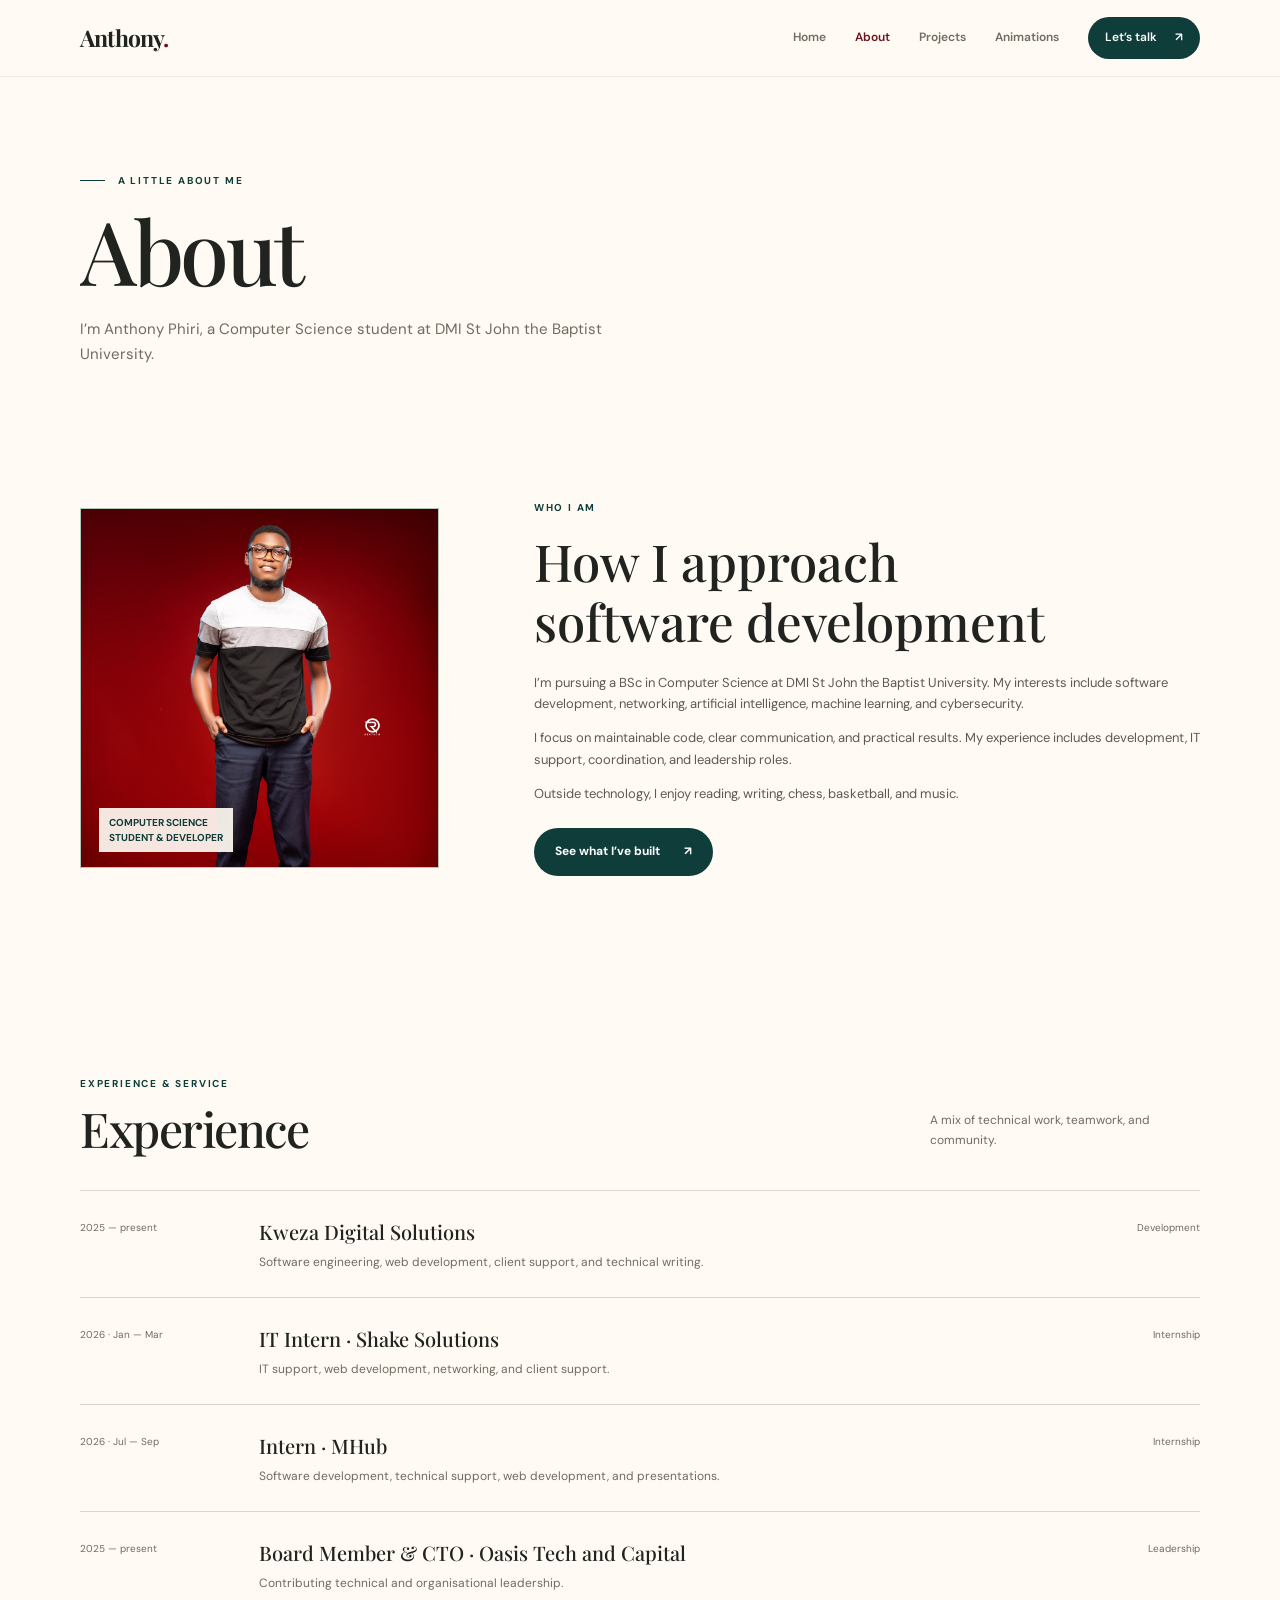
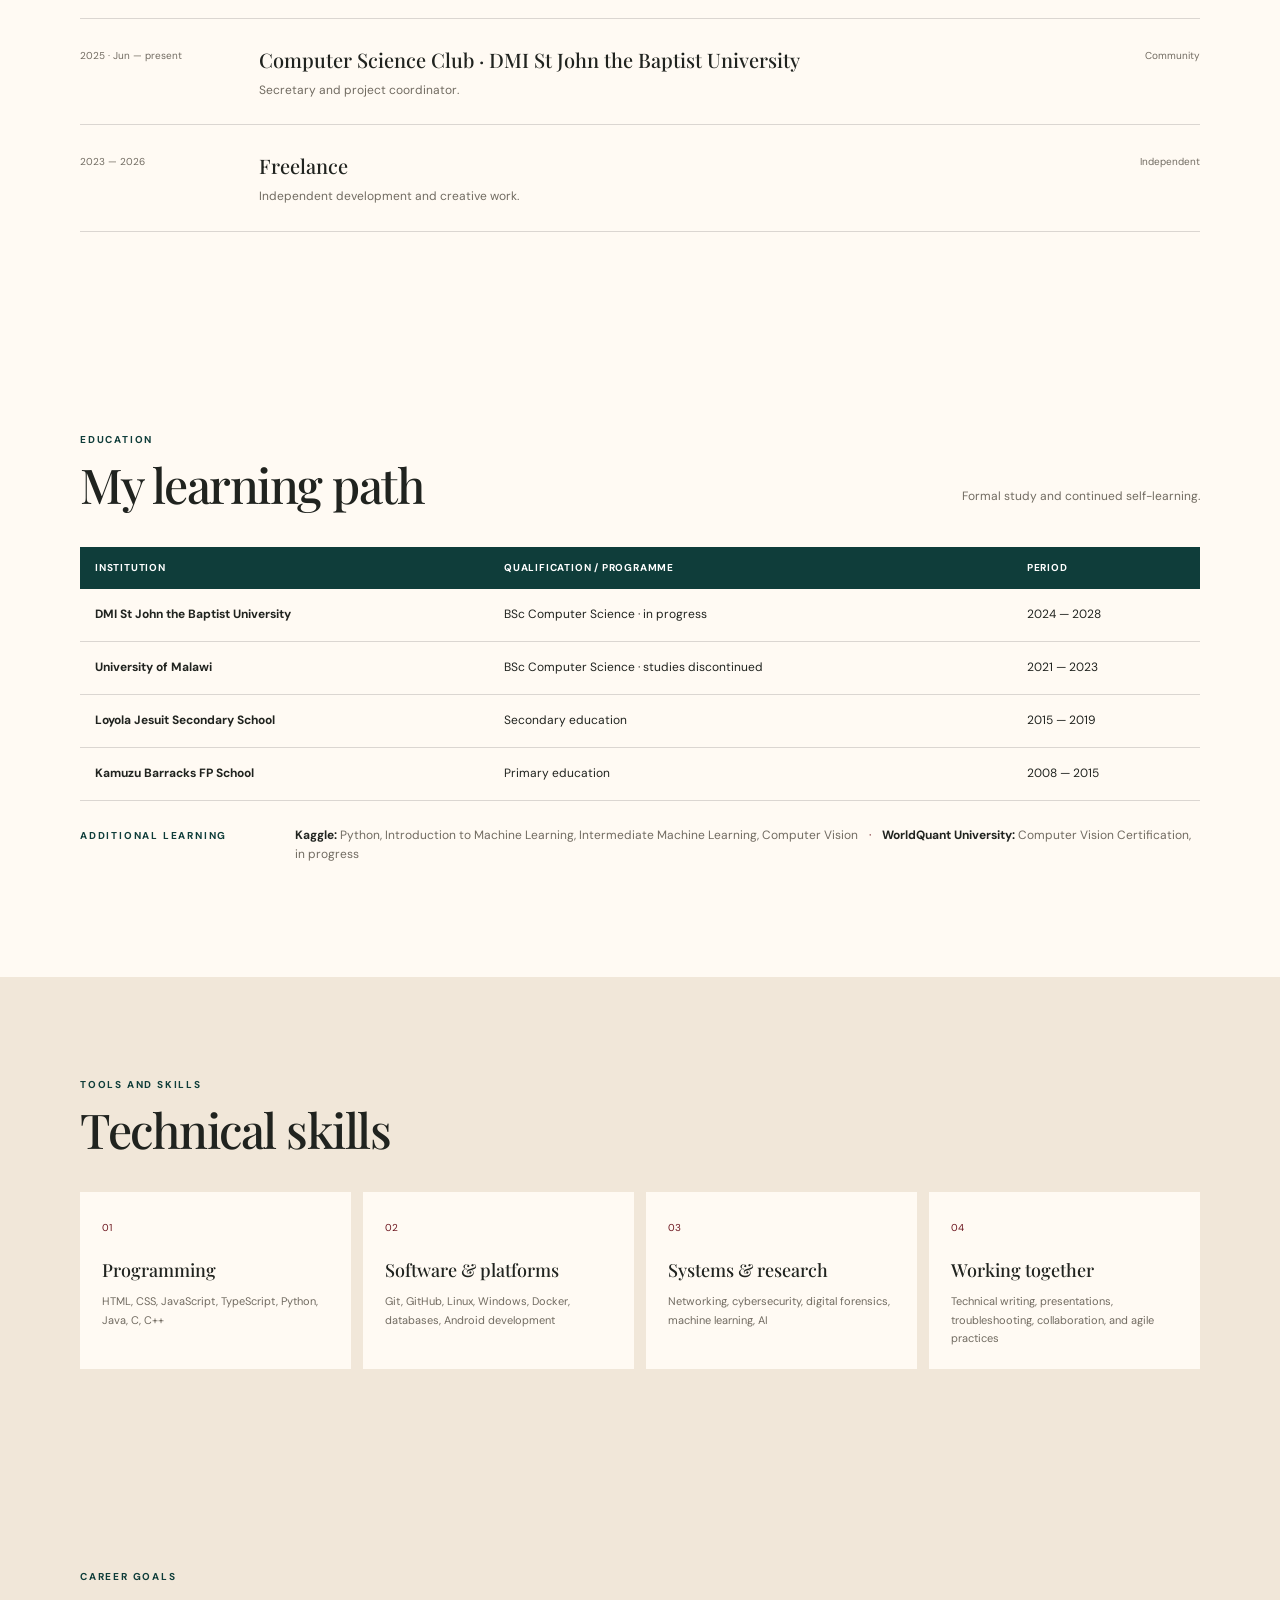
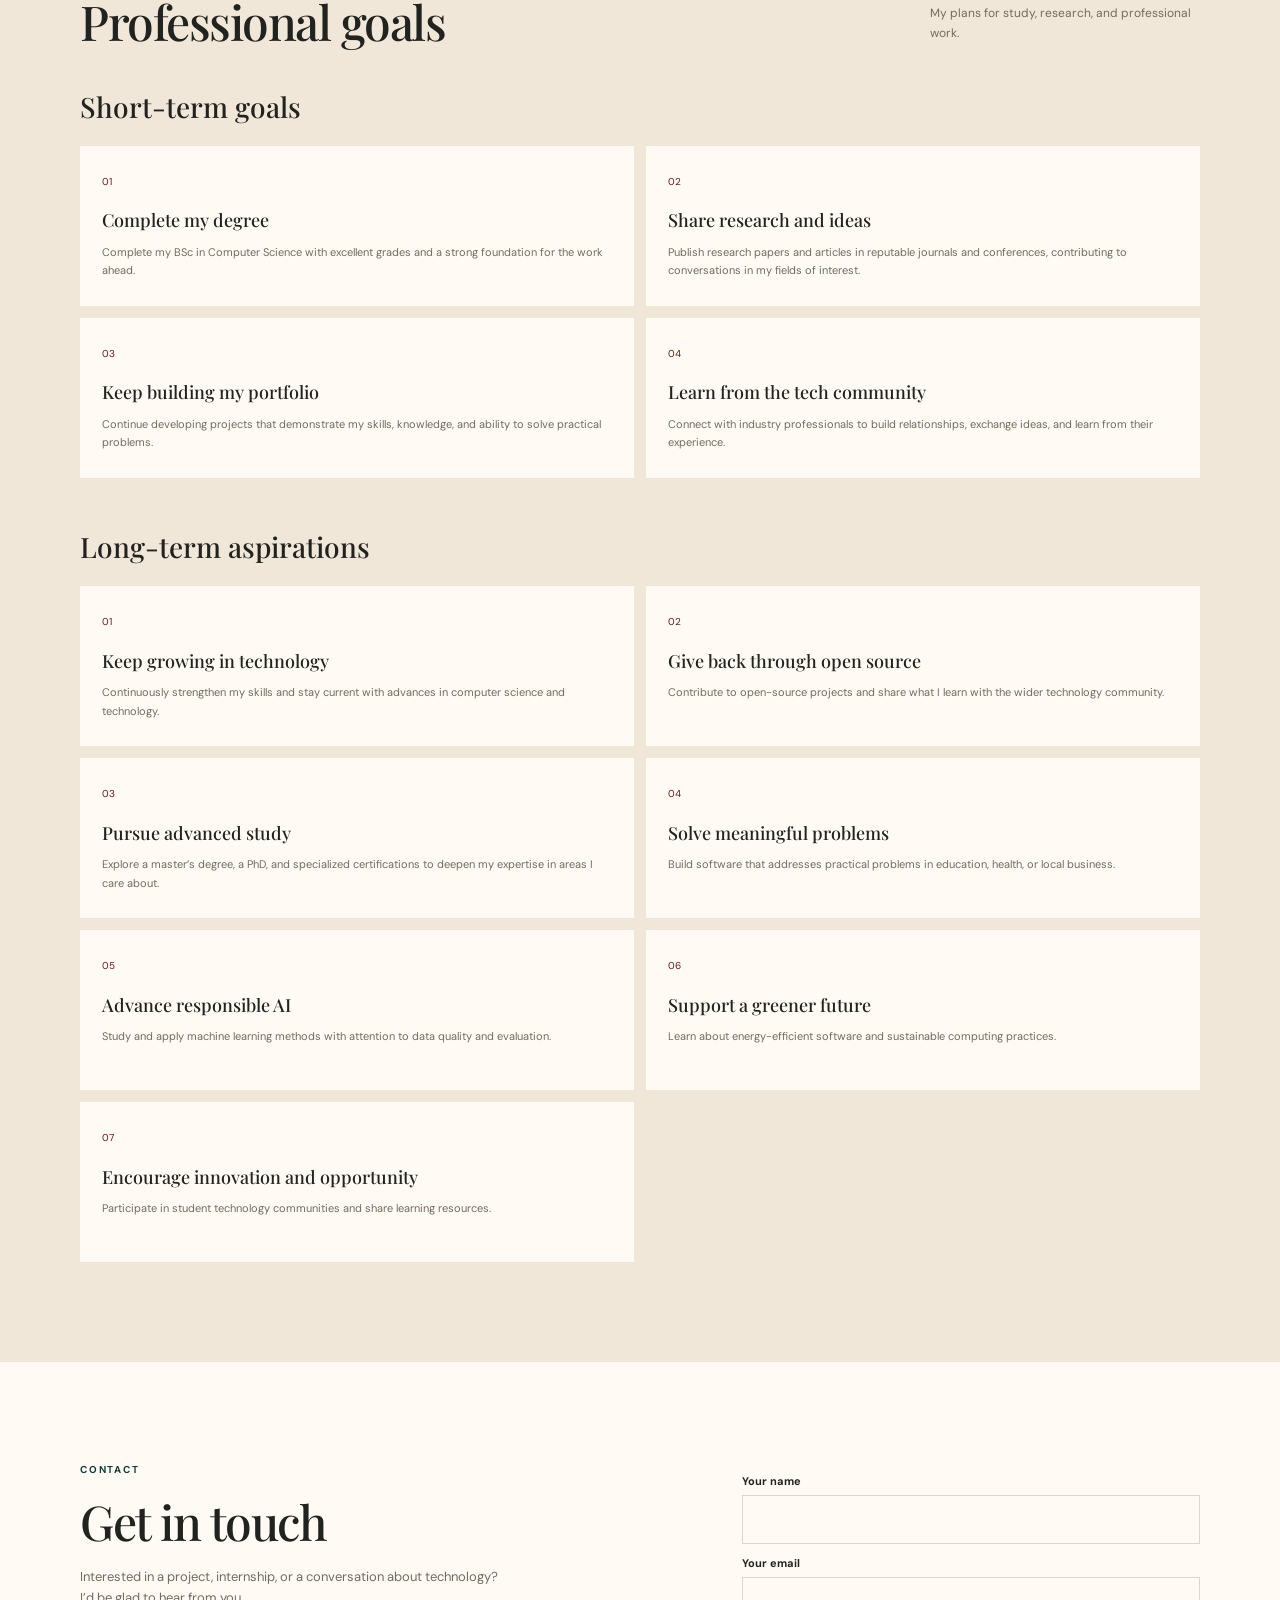
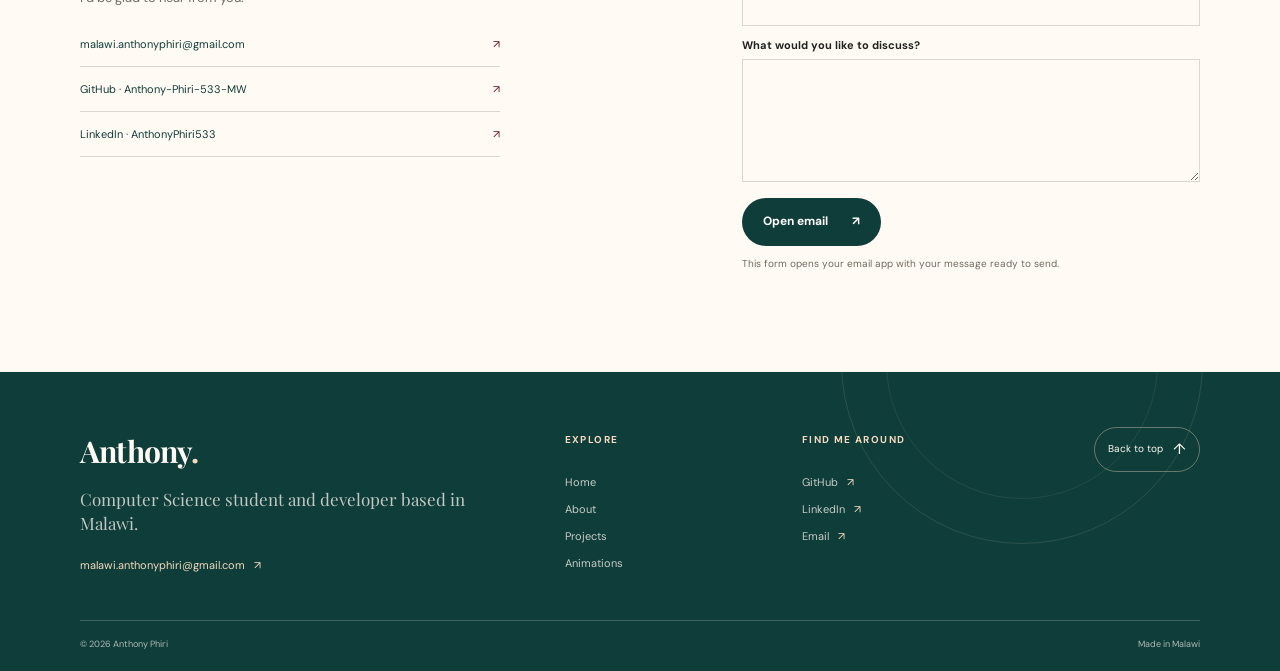
==== commit 726259c4: "Refactor content and structure across multiple pages for clarity and consistency - Updated headings " ====
--- a/about.html
+++ b/about.html
@@ -27,24 +27,24 @@
     <main id="main">
         <section class="page-hero page-width hero-entrance">
             <p class="eyebrow"><span class="eyebrow-line"></span> A little about me</p>
-            <h1>Learning, building,<br><em>and staying curious.</em></h1>
-            <p class="page-lede">I’m Anthony, a Computer Science student who enjoys turning curiosity into useful, human-centered technology.</p>
+            <h1>About</h1>
+            <p class="page-lede">I’m Anthony Phiri, a Computer Science student at DMI St John the Baptist University.</p>
         </section>
 
         <section class="about-intro page-width section-space">
-            <div class="about-monogram" data-reveal><img class="about-portrait" src="images/about-portrait.jpg" alt="Anthony Phiri in a studio portrait"><p>Computer Science<br>Student &amp; Developer</p><i aria-hidden="true">✳</i></div>
+            <div class="about-monogram" data-reveal><img class="about-portrait" src="images/about-portrait.jpg" alt="Anthony Phiri in a studio portrait"><p>Computer Science<br>Student &amp; Developer</p></div>
             <div class="about-copy" data-reveal>
                 <p class="eyebrow">Who I am</p>
-                <h2>Good technology starts with <em>good questions.</em></h2>
-                <p>I’m pursuing a BSc in Computer Science at DMI St John the Baptist University. My interests span software development, networking, artificial intelligence, machine learning, and cybersecurity.</p>
-                <p>I value thoughtful problem-solving, collaboration, and clear communication. Alongside my studies, I’ve taken on development, IT support, coordination, and leadership responsibilities that have helped me understand how technology meets real needs.</p>
+                <h2>How I approach software development</h2>
+                <p>I’m pursuing a BSc in Computer Science at DMI St John the Baptist University. My interests include software development, networking, artificial intelligence, machine learning, and cybersecurity.</p>
+                <p>I focus on maintainable code, clear communication, and practical results. My experience includes development, IT support, coordination, and leadership roles.</p>
                 <p>Outside technology, I enjoy reading, writing, chess, basketball, and music.</p>
                 <a class="button button-dark" href="projects.html">See what I’ve built <span aria-hidden="true">↗</span></a>
             </div>
         </section>
 
         <section class="page-width section-space" id="experience">
-            <div class="section-heading" data-reveal><div><p class="eyebrow">Experience &amp; service</p><h2>Learning by doing</h2></div><p class="section-aside">A mix of technical work, teamwork, and community.</p></div>
+            <div class="section-heading" data-reveal><div><p class="eyebrow">Experience &amp; service</p><h2>Experience</h2></div><p class="section-aside">A mix of technical work, teamwork, and community.</p></div>
             <div class="timeline">
                 <article class="timeline-item" data-reveal><span class="timeline-date">2025 — present</span><div><h3>Kweza Digital Solutions</h3><p>Software engineering, web development, client support, and technical writing.</p></div><span class="timeline-type">Development</span></article>
                 <article class="timeline-item" data-reveal><span class="timeline-date">2026 · Jan — Mar</span><div><h3>IT Intern · Shake Solutions</h3><p>IT support, web development, networking, and client support.</p></div><span class="timeline-type">Internship</span></article>
@@ -72,7 +72,7 @@
         </section>
 
         <section class="skills-section page-width section-space">
-            <div class="section-heading" data-reveal><div><p class="eyebrow">Tools &amp; strengths</p><h2>A growing toolkit</h2></div></div>
+            <div class="section-heading" data-reveal><div><p class="eyebrow">Tools and skills</p><h2>Technical skills</h2></div></div>
             <div class="skills-grid">
                 <article class="skill-card" data-reveal><span>01</span><h3>Programming</h3><p>HTML, CSS, JavaScript, TypeScript, Python, Java, C, C++</p></article>
                 <article class="skill-card" data-reveal><span>02</span><h3>Software &amp; platforms</h3><p>Git, GitHub, Linux, Windows, Docker, databases, Android development</p></article>
@@ -83,8 +83,8 @@
 
         <section class="career-section page-width section-space" id="career-goals">
             <div class="section-heading" data-reveal>
-                <div><p class="eyebrow">Career goals &amp; aspirations</p><h2>Technology with <em>lasting impact.</em></h2></div>
-                <p class="section-aside">I want to pair a strong computer science foundation with practical engineering, thoughtful leadership, and work that responds to real needs in Malawi.</p>
+                <div><p class="eyebrow">Career goals</p><h2>Professional goals</h2></div>
+                <p class="section-aside">My plans for study, research, and professional work.</p>
             </div>
             <div class="career-goals-group">
                 <h3 class="career-group-title" data-reveal>Short-term goals</h3>
@@ -101,16 +101,16 @@
                     <article class="career-card" data-reveal><span>01</span><h4>Keep growing in technology</h4><p>Continuously strengthen my skills and stay current with advances in computer science and technology.</p></article>
                     <article class="career-card" data-reveal><span>02</span><h4>Give back through open source</h4><p>Contribute to open-source projects and share what I learn with the wider technology community.</p></article>
                     <article class="career-card" data-reveal><span>03</span><h4>Pursue advanced study</h4><p>Explore a master’s degree, a PhD, and specialized certifications to deepen my expertise in areas I care about.</p></article>
-                    <article class="career-card" data-reveal><span>04</span><h4>Solve meaningful problems</h4><p>Help create innovative solutions to real-world challenges and make a positive contribution to society.</p></article>
-                    <article class="career-card" data-reveal><span>05</span><h4>Advance responsible AI</h4><p>Help develop and implement AI systems that uphold fairness, transparency, and accountability.</p></article>
-                    <article class="career-card" data-reveal><span>06</span><h4>Support a greener future</h4><p>Contribute to sustainable, environmentally responsible technologies that help protect our future.</p></article>
-                    <article class="career-card" data-reveal><span>07</span><h4>Encourage innovation and opportunity</h4><p>Contribute to policies and regulations that foster innovation among young people and support sustainable job creation.</p></article>
+                    <article class="career-card" data-reveal><span>04</span><h4>Solve meaningful problems</h4><p>Build software that addresses practical problems in education, health, or local business.</p></article>
+                    <article class="career-card" data-reveal><span>05</span><h4>Advance responsible AI</h4><p>Study and apply machine learning methods with attention to data quality and evaluation.</p></article>
+                    <article class="career-card" data-reveal><span>06</span><h4>Support a greener future</h4><p>Learn about energy-efficient software and sustainable computing practices.</p></article>
+                    <article class="career-card" data-reveal><span>07</span><h4>Encourage innovation and opportunity</h4><p>Participate in student technology communities and share learning resources.</p></article>
                 </div>
             </div>
         </section>
 
         <section class="contact-section page-width section-space" id="contact">
-            <div class="contact-copy" data-reveal><p class="eyebrow">Contact</p><h2>Let’s start a <em>conversation.</em></h2><p>Interested in a project, internship, or a good conversation about technology? I’d be glad to hear from you.</p>
+            <div class="contact-copy" data-reveal><p class="eyebrow">Contact</p><h2>Get in touch</h2><p>Interested in a project, internship, or a conversation about technology? I’d be glad to hear from you.</p>
                 <a class="contact-detail" href="mailto:malawi.anthonyphiri@gmail.com">malawi.anthonyphiri@gmail.com <span aria-hidden="true">↗</span></a>
                 <a class="contact-detail" href="https://github.com/Anthony-Phiri-533-MW" target="_blank" rel="noreferrer">GitHub · Anthony-Phiri-533-MW <span aria-hidden="true">↗</span></a>
                 <a class="contact-detail" href="https://www.linkedin.com/in/anthonyphiri533" target="_blank" rel="noreferrer">LinkedIn · AnthonyPhiri533 <span aria-hidden="true">↗</span></a>
@@ -127,12 +127,12 @@
     <footer class="site-footer">
         <div class="footer-shell page-width">
             <div class="footer-main">
-                <div class="footer-intro"><a class="brand footer-brand" href="index.html">Anthony<span>.</span></a><p>Curious by nature.<br>Building with purpose.</p><a class="footer-email" href="mailto:malawi.anthonyphiri@gmail.com">malawi.anthonyphiri@gmail.com <span aria-hidden="true">↗</span></a></div>
+                <div class="footer-intro"><a class="brand footer-brand" href="index.html">Anthony<span>.</span></a><p>Computer Science student and developer based in Malawi.</p><a class="footer-email" href="mailto:malawi.anthonyphiri@gmail.com">malawi.anthonyphiri@gmail.com <span aria-hidden="true">↗</span></a></div>
                 <nav class="footer-nav" aria-label="Footer navigation"><h2>Explore</h2><a href="index.html">Home</a><a href="about.html">About</a><a href="projects.html">Projects</a><a href="animations.html">Animations</a></nav>
                 <div class="footer-connect"><h2>Find me around</h2><a href="https://github.com/Anthony-Phiri-533-MW" target="_blank" rel="noreferrer">GitHub <span aria-hidden="true">↗</span></a><a href="https://www.linkedin.com/in/anthonyphiri533" target="_blank" rel="noreferrer">LinkedIn <span aria-hidden="true">↗</span></a><a href="mailto:malawi.anthonyphiri@gmail.com">Email <span aria-hidden="true">↗</span></a></div>
                 <a class="back-to-top" href="#main">Back to top <span aria-hidden="true">↑</span></a>
             </div>
-            <div class="footer-bottom"><small>© <span data-year></span> Anthony Phiri</small><span>Made with curiosity in Malawi <i aria-hidden="true">✳</i></span></div>
+            <div class="footer-bottom"><small>© <span data-year></span> Anthony Phiri</small><span>Made in Malawi</span></div>
         </div>
     </footer>
 </body>
--- a/css/style.css
+++ b/css/style.css
@@ -218,37 +218,27 @@
 .project-grid { display: grid; grid-template-columns: repeat(2, 1fr); gap: 35px 20px; }
 .project-card { min-width: 0; }
 .project-visual { position: relative; height: 240px; display: flex; align-items: end; padding: 22px; overflow: hidden; color: var(--paper); }
-.visual-index { position: absolute; top: 17px; left: 18px; font-size: 9px; letter-spacing: 1px; }
+.project-visual.project-visual-screenshot { height: auto; aspect-ratio: 16 / 9; padding: 0; }
+.project-screenshot { position: absolute; inset: 0; width: 100%; height: 100%; object-fit: cover; object-position: center; transition: transform .35s ease; }
+.project-card:hover .project-screenshot { transform: scale(1.025); }
+.visual-index { position: absolute; z-index: 1; top: 12px; left: 12px; padding: 6px 8px; border-radius: 2px; background: rgba(15,61,58,.88); color: var(--paper); font-size: 9px; letter-spacing: 1px; }
 .visual-label { position: relative; z-index: 1; font-family: var(--serif); font-size: 21px; font-weight: 600; line-height: 1.08; letter-spacing: .5px; }
 .visual-lake { background: linear-gradient(155deg, transparent 48%, rgba(15,61,58,.65) 49%), linear-gradient(160deg, #a9c2b9 0 35%, #597d72 35% 56%, #20574e 56% 73%, #143b39 73%); }
-.visual-lake::before { position: absolute; content: ""; width: 65%; height: 46%; top: 24%; right: -10%; border-radius: 50%; background: rgba(245,218,191,.25); filter: blur(1px); }
-.visual-symbol { position: absolute; top: 30px; right: 43px; color: rgba(255,250,243,.8); font-size: 115px; font-weight: 200; }
 .visual-network { background: linear-gradient(135deg,#d9ba9d,#6d3b39 48%,#182f30); }
 .network-art { position: absolute; top: 55px; right: 50px; width: 180px; height: 125px; background: radial-gradient(circle at 15% 50%, var(--cream) 0 4px, transparent 5px), radial-gradient(circle at 50% 20%, var(--cream) 0 4px, transparent 5px), radial-gradient(circle at 85% 50%, var(--cream) 0 4px, transparent 5px), radial-gradient(circle at 50% 85%, var(--cream) 0 4px, transparent 5px); }
 .network-art::before, .network-art::after { position: absolute; content: ""; width: 100%; height: 1px; top: 50%; left: 0; background: rgba(245,218,191,.65); transform: rotate(-20deg); }
 .network-art::after { transform: rotate(20deg); }
 .visual-resume { background: linear-gradient(135deg,#d5bc9f,#896d5b 52%,#6c151e); }
-.resume-art { position: absolute; top: 39px; right: 48px; display: flex; flex-direction: column; gap: 10px; width: 158px; height: 166px; padding: 21px 16px; background: rgba(255,250,243,.92); box-shadow: 12px 12px 0 rgba(32,35,31,.15); transform: rotate(4deg); }
-.resume-art::before { width: 42px; height: 42px; border-radius: 50%; background: var(--green-soft); content: ""; }
-.resume-art i { display: block; width: 88%; height: 4px; background: #d7d0c4; }
-.resume-art i:nth-child(3) { width: 62%; background: #b7c8b7; }.resume-art i:nth-child(4) { width: 76%; }
 .visual-observability { background: linear-gradient(140deg,#163d39,#387268 55%,#c9b391); }
-.observability-art { position: absolute; top: 47px; right: 30px; width: 190px; height: 125px; display: flex; align-items: end; gap: 8px; padding: 12px; border: 1px solid rgba(255,250,243,.45); background: rgba(15,61,58,.38); }
-.observability-art::before { position: absolute; inset: 20px 12px; background: linear-gradient(160deg,transparent 0 34%,rgba(245,218,191,.8) 35% 36%,transparent 37% 54%,rgba(245,218,191,.75) 55% 56%,transparent 57%); content: ""; }
-.observability-art i { z-index: 1; flex: 1; height: 25%; background: rgba(245,218,191,.55); }
-.observability-art i:nth-child(2) { height: 55%; }.observability-art i:nth-child(3) { height: 40%; }.observability-art i:nth-child(4) { height: 78%; background: rgba(245,218,191,.82); }.observability-art i:nth-child(5) { height: 62%; }
 .visual-calendar { background: linear-gradient(135deg,#d7e3d6,#9bb4a6 53%,#406863); color: var(--green); }
 .calendar-art { position: absolute; top: 48px; right: 28px; width: 190px; height: 130px; display: grid; grid-template-columns: repeat(3, 1fr); padding: 14px; background: rgba(255,250,243,.88); box-shadow: 12px 12px 0 rgba(15,61,58,.13); text-align: center; transform: rotate(4deg); }
 .calendar-art b { color: var(--muted); font-size: 8px; }.calendar-art i { color: var(--green); font-family: var(--serif); font-size: 27px; font-style: normal; }
 .visual-api { background: linear-gradient(135deg,#203e3b,#496b5e 55%,#c4a688); }
-.api-code { position: absolute; top: 62px; right: 32px; padding: 17px 22px; background: rgba(15,36,33,.75); color: #eff0da; font-family: monospace; font-size: 13px; line-height: 2; transform: rotate(-3deg); }
-.api-code em { color: #c9dfa9; font-style: normal; }
 .visual-library { background: linear-gradient(135deg,#e7d1b8,#967c68 45%,#3c4a40); }
 .book-stack { position: absolute; top: 55px; right: 58px; display: flex; align-items: end; gap: 5px; height: 125px; transform: rotate(-8deg); }
 .book-stack i { display: block; width: 37px; height: 100px; background: #6c151e; box-shadow: inset 6px 0 rgba(255,255,255,.12); }
 .book-stack i:nth-child(2) { height: 125px; background: #0f3d3a; }.book-stack i:nth-child(3) { height: 86px; background: #d4ae83; }
 .visual-portal { background: linear-gradient(145deg,#5d7c6f,#c8bd9f 55%,#6c151e); }
-.portal-shape { position: absolute; top: 35px; right: 45px; display: grid; place-items: center; width: 145px; height: 145px; border: 1px solid rgba(255,250,243,.7); border-radius: 50%; color: var(--paper); font-family: var(--serif); font-size: 39px; }
 .project-meta { display: flex; justify-content: space-between; gap: 15px; align-items: center; padding-top: 15px; }
 .project-kind { margin: 0 0 4px; color: var(--burgundy); font-size: 9px; font-weight: 700; letter-spacing: .7px; text-transform: uppercase; }
 .project-meta h3 { margin: 0 0 5px; font-family: var(--serif); font-size: 22px; font-weight: 500; }
